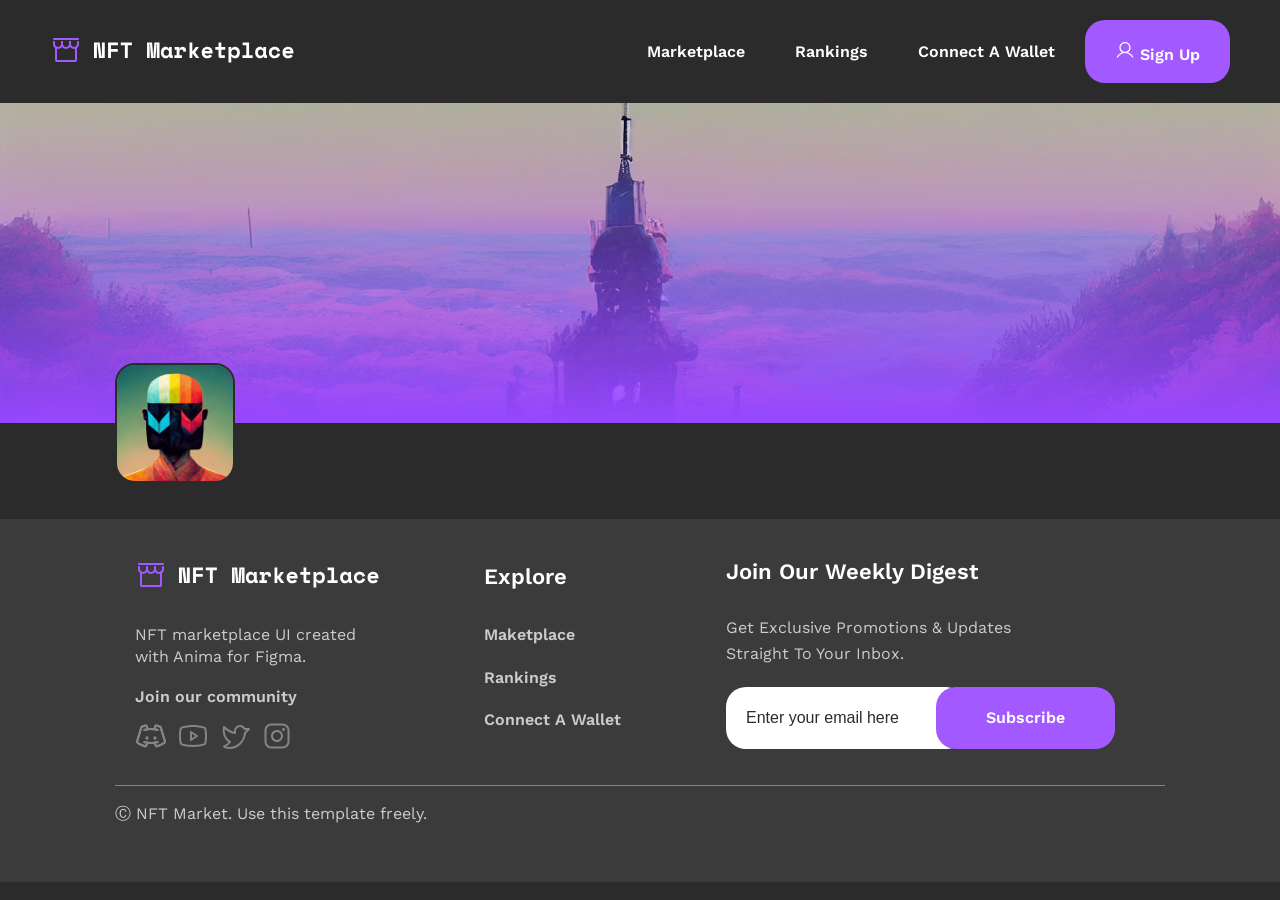
==== artist-page.html @ c9bfe08c "feat (artist-page): create artist-page, first section with its background image plus background over" ====
<!DOCTYPE html>
<html lang="en">
<head>
    <meta charset="UTF-8">
    <meta name="viewport" content="width=device-width, initial-scale=1.0">
    <link rel="stylesheet" href="./assets/css/reset.css">
    <link rel="stylesheet" href="./assets/css/style.css">
    <link rel="stylesheet" href="./assets/css/keyframes.css">
    <title>Artist_page</title>
</head>
<body>
    <header class="d-flex justify-between align-center">

        <a href="index.html" class="logo">
            <svg xmlns="http://www.w3.org/2000/svg" width="244" height="32" viewBox="0 0 244 32" fill="none">
                <path fill-rule="evenodd" clip-rule="evenodd"
                    d="M6 12.4502C6.55228 12.4502 7 12.8979 7 13.4502V26.0002H25V13.4502C25 12.8979 25.4477 12.4502 26 12.4502C26.5523 12.4502 27 12.8979 27 13.4502V26.0002C27 26.5306 26.7893 27.0393 26.4142 27.4144C26.0391 27.7895 25.5304 28.0002 25 28.0002H7C6.46957 28.0002 5.96086 27.7895 5.58579 27.4144C5.21071 27.0393 5 26.5306 5 26.0002V13.4502C5 12.8979 5.44772 12.4502 6 12.4502Z"
                    fill="#A259FF" />
                <path fill-rule="evenodd" clip-rule="evenodd"
                    d="M3 5C3 4.44772 3.44772 4 4 4H28C28.5523 4 29 4.44772 29 5C29 5.55228 28.5523 6 28 6H4C3.44772 6 3 5.55228 3 5Z"
                    fill="#A259FF" />
                <path fill-rule="evenodd" clip-rule="evenodd"
                    d="M4 7C4.55228 7 5 7.44772 5 8V10C5 10.7956 5.31607 11.5587 5.87868 12.1213C6.44129 12.6839 7.20435 13 8 13C8.79565 13 9.55871 12.6839 10.1213 12.1213C10.6839 11.5587 11 10.7956 11 10V8C11 7.44772 11.4477 7 12 7C12.5523 7 13 7.44772 13 8V10C13 11.3261 12.4732 12.5979 11.5355 13.5355C10.5979 14.4732 9.32608 15 8 15C6.67392 15 5.40215 14.4732 4.46447 13.5355C3.52678 12.5979 3 11.3261 3 10V8C3 7.44772 3.44772 7 4 7Z"
                    fill="#A259FF" />
                <path fill-rule="evenodd" clip-rule="evenodd"
                    d="M12 7C12.5523 7 13 7.44772 13 8V10C13 10.7956 13.3161 11.5587 13.8787 12.1213C14.4413 12.6839 15.2044 13 16 13C16.7956 13 17.5587 12.6839 18.1213 12.1213C18.6839 11.5587 19 10.7956 19 10V8C19 7.44772 19.4477 7 20 7C20.5523 7 21 7.44772 21 8V10C21 11.3261 20.4732 12.5979 19.5355 13.5355C18.5979 14.4732 17.3261 15 16 15C14.6739 15 13.4021 14.4732 12.4645 13.5355C11.5268 12.5979 11 11.3261 11 10V8C11 7.44772 11.4477 7 12 7Z"
                    fill="#A259FF" />
                <path fill-rule="evenodd" clip-rule="evenodd"
                    d="M20 7C20.5523 7 21 7.44772 21 8V10C21 10.7956 21.3161 11.5587 21.8787 12.1213C22.4413 12.6839 23.2044 13 24 13C24.7956 13 25.5587 12.6839 26.1213 12.1213C26.6839 11.5587 27 10.7956 27 10V8C27 7.44772 27.4477 7 28 7C28.5523 7 29 7.44772 29 8V10C29 11.3261 28.4732 12.5979 27.5355 13.5355C26.5979 14.4732 25.3261 15 24 15C22.6739 15 21.4021 14.4732 20.4645 13.5355C19.5268 12.5979 19 11.3261 19 10V8C19 7.44772 19.4477 7 20 7Z"
                    fill="#A259FF" />
                <path
                    d="M51.48 22.5476H51.876V8.59961H54.78V23.9996H49.104L47.3 10.0516H46.904V23.9996H44V8.59961H49.676L51.48 22.5476Z"
                    fill="white" />
                <path
                    d="M58.0647 8.59961H67.9207V11.3716H60.9687V14.8916H67.7887V17.6636H60.9687V23.9996H58.0647V8.59961Z"
                    fill="white" />
                <path d="M70.7874 8.59961H81.8754V11.3716H77.7834V23.9996H74.8794V11.3716H70.7874V8.59961Z"
                    fill="white" />
                <path
                    d="M97.0248 8.59961H102.129L103.009 20.1716V22.4156H103.537V20.1716L104.417 8.59961H109.521V23.9996H106.881V13.7036L107.145 10.1836H106.617L105.473 23.9996H101.117L99.9288 10.1836H99.4008L99.6648 13.7036V23.9996H97.0248V8.59961Z"
                    fill="white" />
                <path
                    d="M118.79 22.4156C118.496 23.1049 118.086 23.5963 117.558 23.8896C117.03 24.1683 116.414 24.3076 115.71 24.3076C115.05 24.3076 114.426 24.1829 113.84 23.9336C113.268 23.6843 112.762 23.3176 112.322 22.8336C111.882 22.3496 111.53 21.7629 111.266 21.0736C111.016 20.3843 110.892 19.5996 110.892 18.7196V18.3676C110.892 17.5023 111.016 16.7249 111.266 16.0356C111.515 15.3463 111.852 14.7596 112.278 14.2756C112.703 13.7916 113.194 13.4249 113.752 13.1756C114.324 12.9116 114.932 12.7796 115.578 12.7796C116.355 12.7796 116.978 12.9116 117.448 13.1756C117.932 13.4396 118.313 13.8503 118.592 14.4076H118.988V13.0876H121.76V20.6996C121.76 21.1396 121.958 21.3596 122.354 21.3596H122.772V23.9996H120.88C120.381 23.9996 119.97 23.8529 119.648 23.5596C119.34 23.2663 119.186 22.8849 119.186 22.4156H118.79ZM116.326 21.6676C117.132 21.6676 117.778 21.4036 118.262 20.8756C118.746 20.3329 118.988 19.5996 118.988 18.6756V18.4116C118.988 17.4876 118.746 16.7616 118.262 16.2336C117.778 15.6909 117.132 15.4196 116.326 15.4196C115.519 15.4196 114.874 15.6909 114.39 16.2336C113.906 16.7616 113.664 17.4876 113.664 18.4116V18.6756C113.664 19.5996 113.906 20.3329 114.39 20.8756C114.874 21.4036 115.519 21.6676 116.326 21.6676Z"
                    fill="white" />
                <path
                    d="M124.67 13.0876H129.29V14.6716H129.686C129.892 14.0703 130.236 13.6083 130.72 13.2856C131.219 12.9483 131.813 12.7796 132.502 12.7796C133.588 12.7796 134.46 13.1243 135.12 13.8136C135.78 14.4883 136.11 15.5223 136.11 16.9156V17.3996L133.25 17.6636V17.3556C133.25 16.7543 133.096 16.2776 132.788 15.9256C132.48 15.5589 132.018 15.3756 131.402 15.3756C130.786 15.3756 130.302 15.5883 129.95 16.0136C129.598 16.4389 129.422 17.0476 129.422 17.8396V21.3596H131.93V23.9996H124.406V21.3596H126.65V15.7276H124.67V13.0876Z"
                    fill="white" />
                <path
                    d="M142.321 17.0916H142.849L145.753 13.0876H148.789V13.2196L145.269 18.2136V18.6096L149.141 23.8676V23.9996H145.973L142.849 19.7316H142.321V23.9996H139.549V8.59961H142.321V17.0916Z"
                    fill="white" />
                <path
                    d="M154.582 19.4456C154.596 19.7683 154.67 20.0689 154.802 20.3476C154.948 20.6116 155.139 20.8463 155.374 21.0516C155.623 21.2423 155.902 21.3963 156.21 21.5136C156.532 21.6163 156.87 21.6676 157.222 21.6676C157.911 21.6676 158.439 21.5503 158.806 21.3156C159.172 21.0663 159.436 20.7729 159.598 20.4356L161.974 21.7556C161.842 22.0343 161.658 22.3276 161.424 22.6356C161.189 22.9289 160.881 23.2003 160.5 23.4496C160.133 23.6989 159.678 23.9043 159.136 24.0656C158.608 24.2269 157.984 24.3076 157.266 24.3076C156.444 24.3076 155.696 24.1756 155.022 23.9116C154.347 23.6476 153.76 23.2663 153.262 22.7676C152.778 22.2689 152.396 21.6603 152.118 20.9416C151.854 20.2229 151.722 19.4089 151.722 18.4996V18.3676C151.722 17.5316 151.861 16.7689 152.14 16.0796C152.433 15.3903 152.829 14.8036 153.328 14.3196C153.826 13.8356 154.406 13.4616 155.066 13.1976C155.74 12.9189 156.459 12.7796 157.222 12.7796C158.16 12.7796 158.967 12.9483 159.642 13.2856C160.316 13.6083 160.874 14.0263 161.314 14.5396C161.754 15.0383 162.076 15.5956 162.282 16.2116C162.487 16.8129 162.59 17.3996 162.59 17.9716V19.4456H154.582ZM157.2 15.2876C156.496 15.2876 155.924 15.4709 155.484 15.8376C155.044 16.1896 154.758 16.6003 154.626 17.0696H159.774C159.686 16.5563 159.407 16.1309 158.938 15.7936C158.483 15.4563 157.904 15.2876 157.2 15.2876Z"
                    fill="white" />
                <path
                    d="M165.302 13.0876H168.536V8.59961H171.308V13.0876H175.246V15.7276H171.308V20.6996C171.308 21.1396 171.506 21.3596 171.902 21.3596H174.85V23.9996H170.23C169.732 23.9996 169.321 23.8383 168.998 23.5156C168.69 23.1929 168.536 22.7823 168.536 22.2836V15.7276H165.302V13.0876Z"
                    fill="white" />
                <path
                    d="M181.281 28.3996H178.509V13.0876H181.281V14.6716H181.677C181.97 14.0703 182.396 13.6083 182.953 13.2856C183.51 12.9483 184.222 12.7796 185.087 12.7796C185.732 12.7796 186.341 12.9043 186.913 13.1536C187.5 13.4029 188.006 13.7696 188.431 14.2536C188.871 14.7229 189.216 15.3023 189.465 15.9916C189.729 16.6809 189.861 17.4656 189.861 18.3456V18.7416C189.861 19.6363 189.736 20.4283 189.487 21.1176C189.238 21.8069 188.9 22.3936 188.475 22.8776C188.05 23.3469 187.544 23.7063 186.957 23.9556C186.385 24.1903 185.762 24.3076 185.087 24.3076C184.588 24.3076 184.156 24.2563 183.789 24.1536C183.422 24.0509 183.1 23.9116 182.821 23.7356C182.557 23.5596 182.33 23.3616 182.139 23.1416C181.963 22.9069 181.809 22.6649 181.677 22.4156H181.281V28.3996ZM184.185 21.6676C185.05 21.6676 185.747 21.4036 186.275 20.8756C186.818 20.3329 187.089 19.5996 187.089 18.6756V18.4116C187.089 17.4876 186.818 16.7616 186.275 16.2336C185.747 15.6909 185.05 15.4196 184.185 15.4196C183.32 15.4196 182.616 15.6983 182.073 16.2556C181.545 16.7983 181.281 17.5169 181.281 18.4116V18.6756C181.281 19.5703 181.545 20.2963 182.073 20.8536C182.616 21.3963 183.32 21.6676 184.185 21.6676Z"
                    fill="white" />
                <path
                    d="M192.486 21.3596H196.314V11.2396H192.618V8.59961H199.086V21.3596H202.65V23.9996H192.486V21.3596Z"
                    fill="white" />
                <path
                    d="M213.084 22.4156C212.791 23.1049 212.38 23.5963 211.852 23.8896C211.324 24.1683 210.708 24.3076 210.004 24.3076C209.344 24.3076 208.721 24.1829 208.134 23.9336C207.562 23.6843 207.056 23.3176 206.616 22.8336C206.176 22.3496 205.824 21.7629 205.56 21.0736C205.311 20.3843 205.186 19.5996 205.186 18.7196V18.3676C205.186 17.5023 205.311 16.7249 205.56 16.0356C205.81 15.3463 206.147 14.7596 206.572 14.2756C206.998 13.7916 207.489 13.4249 208.046 13.1756C208.618 12.9116 209.227 12.7796 209.872 12.7796C210.65 12.7796 211.273 12.9116 211.742 13.1756C212.226 13.4396 212.608 13.8503 212.886 14.4076H213.282V13.0876H216.054V20.6996C216.054 21.1396 216.252 21.3596 216.648 21.3596H217.066V23.9996H215.174C214.676 23.9996 214.265 23.8529 213.942 23.5596C213.634 23.2663 213.48 22.8849 213.48 22.4156H213.084ZM210.62 21.6676C211.427 21.6676 212.072 21.4036 212.556 20.8756C213.04 20.3329 213.282 19.5996 213.282 18.6756V18.4116C213.282 17.4876 213.04 16.7616 212.556 16.2336C212.072 15.6909 211.427 15.4196 210.62 15.4196C209.814 15.4196 209.168 15.6909 208.684 16.2336C208.2 16.7616 207.958 17.4876 207.958 18.4116V18.6756C207.958 19.5996 208.2 20.3329 208.684 20.8756C209.168 21.4036 209.814 21.6676 210.62 21.6676Z"
                    fill="white" />
                <path
                    d="M230.141 19.9956C229.892 21.2863 229.298 22.3276 228.359 23.1196C227.435 23.9116 226.196 24.3076 224.641 24.3076C223.834 24.3076 223.079 24.1829 222.375 23.9336C221.686 23.6843 221.084 23.3249 220.571 22.8556C220.058 22.3863 219.654 21.8069 219.361 21.1176C219.068 20.4283 218.921 19.6436 218.921 18.7636V18.4996C218.921 17.6196 219.068 16.8276 219.361 16.1236C219.654 15.4196 220.058 14.8183 220.571 14.3196C221.099 13.8209 221.708 13.4396 222.397 13.1756C223.101 12.9116 223.849 12.7796 224.641 12.7796C226.166 12.7796 227.398 13.1756 228.337 13.9676C229.29 14.7596 229.892 15.8009 230.141 17.0916L227.413 17.7956C227.325 17.1503 227.046 16.5929 226.577 16.1236C226.108 15.6543 225.448 15.4196 224.597 15.4196C224.201 15.4196 223.827 15.4929 223.475 15.6396C223.123 15.7863 222.815 15.9989 222.551 16.2776C222.287 16.5416 222.074 16.8716 221.913 17.2676C221.766 17.6489 221.693 18.0816 221.693 18.5656V18.6976C221.693 19.1816 221.766 19.6143 221.913 19.9956C222.074 20.3623 222.287 20.6703 222.551 20.9196C222.815 21.1689 223.123 21.3596 223.475 21.4916C223.827 21.6089 224.201 21.6676 224.597 21.6676C225.448 21.6676 226.093 21.4549 226.533 21.0296C226.988 20.6043 227.281 20.0323 227.413 19.3136L230.141 19.9956Z"
                    fill="white" />
                <path
                    d="M235.406 19.4456C235.421 19.7683 235.494 20.0689 235.626 20.3476C235.773 20.6116 235.963 20.8463 236.198 21.0516C236.447 21.2423 236.726 21.3963 237.034 21.5136C237.357 21.6163 237.694 21.6676 238.046 21.6676C238.735 21.6676 239.263 21.5503 239.63 21.3156C239.997 21.0663 240.261 20.7729 240.422 20.4356L242.798 21.7556C242.666 22.0343 242.483 22.3276 242.248 22.6356C242.013 22.9289 241.705 23.2003 241.324 23.4496C240.957 23.6989 240.503 23.9043 239.96 24.0656C239.432 24.2269 238.809 24.3076 238.09 24.3076C237.269 24.3076 236.521 24.1756 235.846 23.9116C235.171 23.6476 234.585 23.2663 234.086 22.7676C233.602 22.2689 233.221 21.6603 232.942 20.9416C232.678 20.2229 232.546 19.4089 232.546 18.4996V18.3676C232.546 17.5316 232.685 16.7689 232.964 16.0796C233.257 15.3903 233.653 14.8036 234.152 14.3196C234.651 13.8356 235.23 13.4616 235.89 13.1976C236.565 12.9189 237.283 12.7796 238.046 12.7796C238.985 12.7796 239.791 12.9483 240.466 13.2856C241.141 13.6083 241.698 14.0263 242.138 14.5396C242.578 15.0383 242.901 15.5956 243.106 16.2116C243.311 16.8129 243.414 17.3996 243.414 17.9716V19.4456H235.406ZM238.024 15.2876C237.32 15.2876 236.748 15.4709 236.308 15.8376C235.868 16.1896 235.582 16.6003 235.45 17.0696H240.598C240.51 16.5563 240.231 16.1309 239.762 15.7936C239.307 15.4563 238.728 15.2876 238.024 15.2876Z"
                    fill="white" />
            </svg>
        </a>
        <nav class="main-navigation">
            <ul class="d-flex align-center">
                <li>
                    <a href="">marketplace</a>
                </li>
                <li>
                    <a href="">rankings</a>
                </li>
                <li>
                    <a href="">connect a wallet</a>
                </li>
                <li>
                    <a class="btn nav d-flex align-center bg-cta" href="sign-up.html">
                        <img src="assets/images/icons/user.svg" alt="user icon">
                        sign up
                    </a>
                </li>
            </ul>
            <div class="burger">
                <svg xmlns="http://www.w3.org/2000/svg" width="24" height="24" viewBox="0 0 24 24" fill="none">
                    <path
                        d="M3 12C3 11.5858 3.33579 11.25 3.75 11.25H20.25C20.6642 11.25 21 11.5858 21 12C21 12.4142 20.6642 12.75 20.25 12.75H3.75C3.33579 12.75 3 12.4142 3 12Z"
                        fill-rule="evenodd" clip-rule="evenodd" fill="white" />
                    <path
                        d="M3 6C3 5.58579 3.33579 5.25 3.75 5.25H15C15.4142 5.25 15.75 5.58579 15.75 6C15.75 6.41421 15.4142 6.75 15 6.75H3.75C3.33579 6.75 3 6.41421 3 6Z"
                        fill-rule="evenodd" clip-rule="evenodd" fill="white" />
                    <path
                        d="M3 18C3 17.5858 3.33579 17.25 3.75 17.25H15C15.4142 17.25 15.75 17.5858 15.75 18C15.75 18.4142 15.4142 18.75 15 18.75H3.75C3.33579 18.75 3 18.4142 3 18Z"
                        fill-rule="evenodd" clip-rule="evenodd" fill="white" />
                </svg>
            </div>
        </nav>
    </header>

    <main>
        <section class="artist-info">
            <div class="background-overlay">
            <img src="assets/images/castle.png" alt="castle">
        </div>
        <div class="content">
            <div class="container">
                    <div class="avatar">
                <img src="assets/images/avatar.png" alt="avatar">
            </div>  
            <h1>User Name</h1>  
            </div>

        </div>
        </section>
    </main>

        <footer>
        <div class="container">
            <div class="wrapper d-flex justify-between">
                <div>
                    <a href="index.html" class="logo d-block">
                        <svg xmlns="http://www.w3.org/2000/svg" width="244" height="32" viewBox="0 0 244 32"
                            fill="none">
                            <path fill-rule="evenodd" clip-rule="evenodd"
                                d="M6 12.4502C6.55228 12.4502 7 12.8979 7 13.4502V26.0002H25V13.4502C25 12.8979 25.4477 12.4502 26 12.4502C26.5523 12.4502 27 12.8979 27 13.4502V26.0002C27 26.5306 26.7893 27.0393 26.4142 27.4144C26.0391 27.7895 25.5304 28.0002 25 28.0002H7C6.46957 28.0002 5.96086 27.7895 5.58579 27.4144C5.21071 27.0393 5 26.5306 5 26.0002V13.4502C5 12.8979 5.44772 12.4502 6 12.4502Z"
                                fill="#A259FF" />
                            <path fill-rule="evenodd" clip-rule="evenodd"
                                d="M3 5C3 4.44772 3.44772 4 4 4H28C28.5523 4 29 4.44772 29 5C29 5.55228 28.5523 6 28 6H4C3.44772 6 3 5.55228 3 5Z"
                                fill="#A259FF" />
                            <path fill-rule="evenodd" clip-rule="evenodd"
                                d="M4 7C4.55228 7 5 7.44772 5 8V10C5 10.7956 5.31607 11.5587 5.87868 12.1213C6.44129 12.6839 7.20435 13 8 13C8.79565 13 9.55871 12.6839 10.1213 12.1213C10.6839 11.5587 11 10.7956 11 10V8C11 7.44772 11.4477 7 12 7C12.5523 7 13 7.44772 13 8V10C13 11.3261 12.4732 12.5979 11.5355 13.5355C10.5979 14.4732 9.32608 15 8 15C6.67392 15 5.40215 14.4732 4.46447 13.5355C3.52678 12.5979 3 11.3261 3 10V8C3 7.44772 3.44772 7 4 7Z"
                                fill="#A259FF" />
                            <path fill-rule="evenodd" clip-rule="evenodd"
                                d="M12 7C12.5523 7 13 7.44772 13 8V10C13 10.7956 13.3161 11.5587 13.8787 12.1213C14.4413 12.6839 15.2044 13 16 13C16.7956 13 17.5587 12.6839 18.1213 12.1213C18.6839 11.5587 19 10.7956 19 10V8C19 7.44772 19.4477 7 20 7C20.5523 7 21 7.44772 21 8V10C21 11.3261 20.4732 12.5979 19.5355 13.5355C18.5979 14.4732 17.3261 15 16 15C14.6739 15 13.4021 14.4732 12.4645 13.5355C11.5268 12.5979 11 11.3261 11 10V8C11 7.44772 11.4477 7 12 7Z"
                                fill="#A259FF" />
                            <path fill-rule="evenodd" clip-rule="evenodd"
                                d="M20 7C20.5523 7 21 7.44772 21 8V10C21 10.7956 21.3161 11.5587 21.8787 12.1213C22.4413 12.6839 23.2044 13 24 13C24.7956 13 25.5587 12.6839 26.1213 12.1213C26.6839 11.5587 27 10.7956 27 10V8C27 7.44772 27.4477 7 28 7C28.5523 7 29 7.44772 29 8V10C29 11.3261 28.4732 12.5979 27.5355 13.5355C26.5979 14.4732 25.3261 15 24 15C22.6739 15 21.4021 14.4732 20.4645 13.5355C19.5268 12.5979 19 11.3261 19 10V8C19 7.44772 19.4477 7 20 7Z"
                                fill="#A259FF" />
                            <path
                                d="M51.48 22.5476H51.876V8.59961H54.78V23.9996H49.104L47.3 10.0516H46.904V23.9996H44V8.59961H49.676L51.48 22.5476Z"
                                fill="white" />
                            <path
                                d="M58.0647 8.59961H67.9207V11.3716H60.9687V14.8916H67.7887V17.6636H60.9687V23.9996H58.0647V8.59961Z"
                                fill="white" />
                            <path d="M70.7874 8.59961H81.8754V11.3716H77.7834V23.9996H74.8794V11.3716H70.7874V8.59961Z"
                                fill="white" />
                            <path
                                d="M97.0248 8.59961H102.129L103.009 20.1716V22.4156H103.537V20.1716L104.417 8.59961H109.521V23.9996H106.881V13.7036L107.145 10.1836H106.617L105.473 23.9996H101.117L99.9288 10.1836H99.4008L99.6648 13.7036V23.9996H97.0248V8.59961Z"
                                fill="white" />
                            <path
                                d="M118.79 22.4156C118.496 23.1049 118.086 23.5963 117.558 23.8896C117.03 24.1683 116.414 24.3076 115.71 24.3076C115.05 24.3076 114.426 24.1829 113.84 23.9336C113.268 23.6843 112.762 23.3176 112.322 22.8336C111.882 22.3496 111.53 21.7629 111.266 21.0736C111.016 20.3843 110.892 19.5996 110.892 18.7196V18.3676C110.892 17.5023 111.016 16.7249 111.266 16.0356C111.515 15.3463 111.852 14.7596 112.278 14.2756C112.703 13.7916 113.194 13.4249 113.752 13.1756C114.324 12.9116 114.932 12.7796 115.578 12.7796C116.355 12.7796 116.978 12.9116 117.448 13.1756C117.932 13.4396 118.313 13.8503 118.592 14.4076H118.988V13.0876H121.76V20.6996C121.76 21.1396 121.958 21.3596 122.354 21.3596H122.772V23.9996H120.88C120.381 23.9996 119.97 23.8529 119.648 23.5596C119.34 23.2663 119.186 22.8849 119.186 22.4156H118.79ZM116.326 21.6676C117.132 21.6676 117.778 21.4036 118.262 20.8756C118.746 20.3329 118.988 19.5996 118.988 18.6756V18.4116C118.988 17.4876 118.746 16.7616 118.262 16.2336C117.778 15.6909 117.132 15.4196 116.326 15.4196C115.519 15.4196 114.874 15.6909 114.39 16.2336C113.906 16.7616 113.664 17.4876 113.664 18.4116V18.6756C113.664 19.5996 113.906 20.3329 114.39 20.8756C114.874 21.4036 115.519 21.6676 116.326 21.6676Z"
                                fill="white" />
                            <path
                                d="M124.67 13.0876H129.29V14.6716H129.686C129.892 14.0703 130.236 13.6083 130.72 13.2856C131.219 12.9483 131.813 12.7796 132.502 12.7796C133.588 12.7796 134.46 13.1243 135.12 13.8136C135.78 14.4883 136.11 15.5223 136.11 16.9156V17.3996L133.25 17.6636V17.3556C133.25 16.7543 133.096 16.2776 132.788 15.9256C132.48 15.5589 132.018 15.3756 131.402 15.3756C130.786 15.3756 130.302 15.5883 129.95 16.0136C129.598 16.4389 129.422 17.0476 129.422 17.8396V21.3596H131.93V23.9996H124.406V21.3596H126.65V15.7276H124.67V13.0876Z"
                                fill="white" />
                            <path
                                d="M142.321 17.0916H142.849L145.753 13.0876H148.789V13.2196L145.269 18.2136V18.6096L149.141 23.8676V23.9996H145.973L142.849 19.7316H142.321V23.9996H139.549V8.59961H142.321V17.0916Z"
                                fill="white" />
                            <path
                                d="M154.582 19.4456C154.596 19.7683 154.67 20.0689 154.802 20.3476C154.948 20.6116 155.139 20.8463 155.374 21.0516C155.623 21.2423 155.902 21.3963 156.21 21.5136C156.532 21.6163 156.87 21.6676 157.222 21.6676C157.911 21.6676 158.439 21.5503 158.806 21.3156C159.172 21.0663 159.436 20.7729 159.598 20.4356L161.974 21.7556C161.842 22.0343 161.658 22.3276 161.424 22.6356C161.189 22.9289 160.881 23.2003 160.5 23.4496C160.133 23.6989 159.678 23.9043 159.136 24.0656C158.608 24.2269 157.984 24.3076 157.266 24.3076C156.444 24.3076 155.696 24.1756 155.022 23.9116C154.347 23.6476 153.76 23.2663 153.262 22.7676C152.778 22.2689 152.396 21.6603 152.118 20.9416C151.854 20.2229 151.722 19.4089 151.722 18.4996V18.3676C151.722 17.5316 151.861 16.7689 152.14 16.0796C152.433 15.3903 152.829 14.8036 153.328 14.3196C153.826 13.8356 154.406 13.4616 155.066 13.1976C155.74 12.9189 156.459 12.7796 157.222 12.7796C158.16 12.7796 158.967 12.9483 159.642 13.2856C160.316 13.6083 160.874 14.0263 161.314 14.5396C161.754 15.0383 162.076 15.5956 162.282 16.2116C162.487 16.8129 162.59 17.3996 162.59 17.9716V19.4456H154.582ZM157.2 15.2876C156.496 15.2876 155.924 15.4709 155.484 15.8376C155.044 16.1896 154.758 16.6003 154.626 17.0696H159.774C159.686 16.5563 159.407 16.1309 158.938 15.7936C158.483 15.4563 157.904 15.2876 157.2 15.2876Z"
                                fill="white" />
                            <path
                                d="M165.302 13.0876H168.536V8.59961H171.308V13.0876H175.246V15.7276H171.308V20.6996C171.308 21.1396 171.506 21.3596 171.902 21.3596H174.85V23.9996H170.23C169.732 23.9996 169.321 23.8383 168.998 23.5156C168.69 23.1929 168.536 22.7823 168.536 22.2836V15.7276H165.302V13.0876Z"
                                fill="white" />
                            <path
                                d="M181.281 28.3996H178.509V13.0876H181.281V14.6716H181.677C181.97 14.0703 182.396 13.6083 182.953 13.2856C183.51 12.9483 184.222 12.7796 185.087 12.7796C185.732 12.7796 186.341 12.9043 186.913 13.1536C187.5 13.4029 188.006 13.7696 188.431 14.2536C188.871 14.7229 189.216 15.3023 189.465 15.9916C189.729 16.6809 189.861 17.4656 189.861 18.3456V18.7416C189.861 19.6363 189.736 20.4283 189.487 21.1176C189.238 21.8069 188.9 22.3936 188.475 22.8776C188.05 23.3469 187.544 23.7063 186.957 23.9556C186.385 24.1903 185.762 24.3076 185.087 24.3076C184.588 24.3076 184.156 24.2563 183.789 24.1536C183.422 24.0509 183.1 23.9116 182.821 23.7356C182.557 23.5596 182.33 23.3616 182.139 23.1416C181.963 22.9069 181.809 22.6649 181.677 22.4156H181.281V28.3996ZM184.185 21.6676C185.05 21.6676 185.747 21.4036 186.275 20.8756C186.818 20.3329 187.089 19.5996 187.089 18.6756V18.4116C187.089 17.4876 186.818 16.7616 186.275 16.2336C185.747 15.6909 185.05 15.4196 184.185 15.4196C183.32 15.4196 182.616 15.6983 182.073 16.2556C181.545 16.7983 181.281 17.5169 181.281 18.4116V18.6756C181.281 19.5703 181.545 20.2963 182.073 20.8536C182.616 21.3963 183.32 21.6676 184.185 21.6676Z"
                                fill="white" />
                            <path
                                d="M192.486 21.3596H196.314V11.2396H192.618V8.59961H199.086V21.3596H202.65V23.9996H192.486V21.3596Z"
                                fill="white" />
                            <path
                                d="M213.084 22.4156C212.791 23.1049 212.38 23.5963 211.852 23.8896C211.324 24.1683 210.708 24.3076 210.004 24.3076C209.344 24.3076 208.721 24.1829 208.134 23.9336C207.562 23.6843 207.056 23.3176 206.616 22.8336C206.176 22.3496 205.824 21.7629 205.56 21.0736C205.311 20.3843 205.186 19.5996 205.186 18.7196V18.3676C205.186 17.5023 205.311 16.7249 205.56 16.0356C205.81 15.3463 206.147 14.7596 206.572 14.2756C206.998 13.7916 207.489 13.4249 208.046 13.1756C208.618 12.9116 209.227 12.7796 209.872 12.7796C210.65 12.7796 211.273 12.9116 211.742 13.1756C212.226 13.4396 212.608 13.8503 212.886 14.4076H213.282V13.0876H216.054V20.6996C216.054 21.1396 216.252 21.3596 216.648 21.3596H217.066V23.9996H215.174C214.676 23.9996 214.265 23.8529 213.942 23.5596C213.634 23.2663 213.48 22.8849 213.48 22.4156H213.084ZM210.62 21.6676C211.427 21.6676 212.072 21.4036 212.556 20.8756C213.04 20.3329 213.282 19.5996 213.282 18.6756V18.4116C213.282 17.4876 213.04 16.7616 212.556 16.2336C212.072 15.6909 211.427 15.4196 210.62 15.4196C209.814 15.4196 209.168 15.6909 208.684 16.2336C208.2 16.7616 207.958 17.4876 207.958 18.4116V18.6756C207.958 19.5996 208.2 20.3329 208.684 20.8756C209.168 21.4036 209.814 21.6676 210.62 21.6676Z"
                                fill="white" />
                            <path
                                d="M230.141 19.9956C229.892 21.2863 229.298 22.3276 228.359 23.1196C227.435 23.9116 226.196 24.3076 224.641 24.3076C223.834 24.3076 223.079 24.1829 222.375 23.9336C221.686 23.6843 221.084 23.3249 220.571 22.8556C220.058 22.3863 219.654 21.8069 219.361 21.1176C219.068 20.4283 218.921 19.6436 218.921 18.7636V18.4996C218.921 17.6196 219.068 16.8276 219.361 16.1236C219.654 15.4196 220.058 14.8183 220.571 14.3196C221.099 13.8209 221.708 13.4396 222.397 13.1756C223.101 12.9116 223.849 12.7796 224.641 12.7796C226.166 12.7796 227.398 13.1756 228.337 13.9676C229.29 14.7596 229.892 15.8009 230.141 17.0916L227.413 17.7956C227.325 17.1503 227.046 16.5929 226.577 16.1236C226.108 15.6543 225.448 15.4196 224.597 15.4196C224.201 15.4196 223.827 15.4929 223.475 15.6396C223.123 15.7863 222.815 15.9989 222.551 16.2776C222.287 16.5416 222.074 16.8716 221.913 17.2676C221.766 17.6489 221.693 18.0816 221.693 18.5656V18.6976C221.693 19.1816 221.766 19.6143 221.913 19.9956C222.074 20.3623 222.287 20.6703 222.551 20.9196C222.815 21.1689 223.123 21.3596 223.475 21.4916C223.827 21.6089 224.201 21.6676 224.597 21.6676C225.448 21.6676 226.093 21.4549 226.533 21.0296C226.988 20.6043 227.281 20.0323 227.413 19.3136L230.141 19.9956Z"
                                fill="white" />
                            <path
                                d="M235.406 19.4456C235.421 19.7683 235.494 20.0689 235.626 20.3476C235.773 20.6116 235.963 20.8463 236.198 21.0516C236.447 21.2423 236.726 21.3963 237.034 21.5136C237.357 21.6163 237.694 21.6676 238.046 21.6676C238.735 21.6676 239.263 21.5503 239.63 21.3156C239.997 21.0663 240.261 20.7729 240.422 20.4356L242.798 21.7556C242.666 22.0343 242.483 22.3276 242.248 22.6356C242.013 22.9289 241.705 23.2003 241.324 23.4496C240.957 23.6989 240.503 23.9043 239.96 24.0656C239.432 24.2269 238.809 24.3076 238.09 24.3076C237.269 24.3076 236.521 24.1756 235.846 23.9116C235.171 23.6476 234.585 23.2663 234.086 22.7676C233.602 22.2689 233.221 21.6603 232.942 20.9416C232.678 20.2229 232.546 19.4089 232.546 18.4996V18.3676C232.546 17.5316 232.685 16.7689 232.964 16.0796C233.257 15.3903 233.653 14.8036 234.152 14.3196C234.651 13.8356 235.23 13.4616 235.89 13.1976C236.565 12.9189 237.283 12.7796 238.046 12.7796C238.985 12.7796 239.791 12.9483 240.466 13.2856C241.141 13.6083 241.698 14.0263 242.138 14.5396C242.578 15.0383 242.901 15.5956 243.106 16.2116C243.311 16.8129 243.414 17.3996 243.414 17.9716V19.4456H235.406ZM238.024 15.2876C237.32 15.2876 236.748 15.4709 236.308 15.8376C235.868 16.1896 235.582 16.6003 235.45 17.0696H240.598C240.51 16.5563 240.231 16.1309 239.762 15.7936C239.307 15.4563 238.728 15.2876 238.024 15.2876Z"
                                fill="white" />
                        </svg>

                    </a>
                    <p class="lh-140">NFT marketplace UI created with Anima for Figma.</p>
                    <h5>Join our community</h5>
                    <div class="socials-wrapper d-flex align-center">

                        <a href="#"><img src="assets/images/icons/discord.svg" alt="discord icon"></a>
                        <a href="#"><img src="assets/images/icons/youtube.svg" alt="youtube icon"></a>
                        <a href="#"><img src="assets/images/icons/twitter.svg" alt="twitter icon"></a>
                        <a href="#"><img src="assets/images/icons/instagram.svg" alt="instagram icon"></a>
                    </div>

                </div>
                <div>
                    <h2 class="capitalize lh-160 bold-600">explore</h2>
                    <ul>
                        <li><a class="lh-140 capitalize" href="">maketplace</a></li>
                        <li><a class="lh-140 capitalize" href="">rankings</a></li>
                        <li><a class="lh-140 capitalize" href="">connect a wallet</a></li>
                    </ul>

                </div>
                <div class="content">
                    <h2 class="bold-600 lh-120 capitalize">Join our weekly digest</h2>
                    <p class="lh-160 capitalize">Get exclusive promotions & updates straight to your inbox.</p>
                    <form class="d-flex align-center">
                        <input class="lh-140" type="email" placeholder="Enter your email here">
                        <a href="" class="btn secondary bg-cta i-flex align-center capitalize lh-140 bold-600">
                            Subscribe
                        </a>
                    </form>
                </div>
            </div>
            <div class="separator">
                <p>Ⓒ NFT Market. Use this template freely.</p>
            </div>
        </div>
    </footer>
</body>
</html>
---- assets/css/style.css ----
@font-face {
  font-family: "worksans";
  src: url(../fonts/WorkSans-SemiBold.ttf);
}

@font-face {
  font-family: "worksans-regular";
  src: url(../fonts/WorkSans-Regular.ttf);
}

:root {
  /* typography */
  --heading-1: 67px;
  --heading-2: 51px;
  --heading-3: 38px;
  --heading-4: 28px;
  --heading-5: 22px;
  --base: 16px;
  --caption: 12px;
  --cta: #a259ff;

  /* colors */
  --dark-500: #2b2b2b;
  --dark-300: #3b3b3b;
  --light-500: #858584;
  --light-300: #fff;

  /*  */
  --primary-radius: 20px;
}

body {
  background-color: var(--dark-500);
  font-family: "worksans";

  p {
    font-family: "worksans-regular";
  }
}

/* utility classes START */
.container {
  max-width: 1050px;
  margin: 0 auto;
  width: 90%;

  @media (max-width: 836px) {
    width: 83%;
  }

  @media (max-width: 600px) {
    width: 84%;
  }
}

.bold-700 {
  font-weight: 700;
}

.bold-600 {
  font-weight: 600;
}

.capitalize {
  text-transform: capitalize;
}

.d-block {
  display: block;
}

.d-flex {
  display: flex;
}

.i-flex {
  display: inline-flex;
}

.justify-between {
  justify-content: space-between;
}

.justify-center {
  justify-content: center;
}

.align-center {
  align-items: center;
}

.align-end {
  align-items: flex-end;
}

.d-column {
  flex-direction: column;
}

.wrap {
  flex-wrap: wrap;
}

.gap-30 {
  gap: 30px;
}

.lh-160 {
  line-height: 160%;
}

.lh-140 {
  line-height: 140%;
}

.lh-120 {
  line-height: 120%;
}

.lh-110 {
  line-height: 110%;
}

.bg-cta {
  background-color: var(--cta);
}

.bg-light-300 {
  background-color: var(--light-300);
}

.bg-transparent {
  background-color: transparent;
}

.border-cta {
  border: 2px solid var(--cta);
}

/* utility classes END */

header {
  padding: 20px 50px;
  color: var(--light-300);

  a.logo {
    svg path {
      transition-duration: 0.3s;
    }

    &:hover {
      svg {
        path {
          &:nth-child(-n + 5) {
            fill: var(--light-300);
          }

          &:nth-child(n + 6) {
            fill: var(--cta);
          }
        }
      }
    }
  }

  .main-navigation {
    ul {
      gap: 10px;

      li {
        a {
          display: inline-block;
          color: inherit;
          font-size: var(--base);
          padding: 12px 20px;
          text-transform: capitalize;
          transition-duration: 0.3s;
        }

        &:not(:last-child) {
          a {
            &:hover {
              color: var(--cta);
              transform: scale(1.1);
            }
          }
        }
      }
    }

    .burger {
      cursor: pointer;
      display: none;
    }
  }
}

section {
  color: var(--light-300);
  padding-block: 80px;

  header {
    padding: 0;
    color: inherit;
    margin-bottom: 60px;

    div {
      h2 {
        font-size: var(--heading-3);
        margin-bottom: 10px;
      }

      p {
        font-size: var(--heading-5);
      }
    }

    a {
      align-self: flex-end;
    }
  }

  .wrapper {
    h3 {
      font-size: var(--heading-5);
    }
  }
}

.btn {
  border-radius: var(--primary-radius);
  /* background-color: var(--cta); */
  gap: 12px;
  color: inherit;
  font-weight: 600;
  font-size: var(--base);
  transition-duration: 0.3s;

  &.secondary {
    padding: 20px 50px;
  }

  &.nav {
    padding: 20px 30px;
  }

  &.bg-light-300 {
    color: var(--dark-500);
  }

  &:hover {
    transform: scale(1.1);
  }

}

section.hero {
  color: var(--light-300);

  .content {
    max-width: 510px;

    h1 {
      font-weight: 600;
      line-height: 110%;
      font-size: var(--heading-1);
    }

    >p {
      font-size: var(--heading-5);
    }

    a {

      /* border-radius: var(--primary-radius);
            padding: 20px 50px;
            background-color: var(--cta);
            gap: 12px;
            color:inherit;
            font-weight: 600;
            font-size: var(--base); */
      img {}
    }

    ul.statistics-wrapper {
      li {
        p {
          &:first-child {
            font-size: var(--heading-4);
          }

          &:last-child {
            font-size: calc(var(--heading-5) + 2px);
          }
        }
      }
    }

    >h1,
    >p,
    >a {
      margin-bottom: 30px;
    }
  }

  .preview {
    .inner {
      border-bottom-left-radius: var(--primary-radius);
      border-bottom-right-radius: var(--primary-radius);

      padding: 22px 20px;
      background-color: var(--dark-300);

      h3 {
        margin-bottom: 20px;

        font-weight: 600;
        line-height: 140%;
        font-size: var(--heading-5);
      }

      .author-wrapper {
        gap: 12px;
      }
    }
  }
}

section.trending-collections {
  .wrapper {
    article.card {
      width: 330px;

      .preview {
        img {
          width: 100%;
          border-radius: var(--primary-radius);
          filter: grayscale(100%);
          transition: filter 0.4s ease-in-out;
          cursor: pointer;

          &:hover {
            filter: grayscale(0%);
          }
        }

        .thumbnails {
          gap: 15px;
          margin-block: 15px;

          img {
            width: 100px;
            border-radius: var(--primary-radius);
          }

          a {
            padding: 1.9rem 0.9rem;
            background-color: var(--cta);
            color: inherit;
            font-size: var(--heading-5);
            border-radius: var(--primary-radius);
            transition-duration: 0.3s;

            &:hover {
              transform: scale(1.04);
            }
          }
        }
      }

      .footer {

        /* h3{
                    font-size: var(--heading-5);
                } */
        .author-wrapper {
          margin-top: 10px;
          gap: 10px;

          img {
            width: 24px;
            border-radius: 50%;
          }

          h4 {}
        }
      }
    }
  }
}

section.top-creators {
  .wrapper {
    article.author-card {
      position: relative;
      padding: 20px;
      border-radius: var(--primary-radius);
      background-color: var(--dark-300);
      width: 240px;
      cursor: pointer;

      .order {
        width: 30px;
        height: 30px;
        background-color: var(--dark-500);
        color: var(--light-500);
        position: absolute;
        top: 20px;
        left: 20px;
        border-radius: 50%;
      }

      img {
        transition-duration: 0.3s;
        filter: blur(5px);
      }

      h3 {
        margin-block: 20px 5px;
      }

      div {
        font-size: var(--base);

        p {
          color: var(--light-500);

          &:last-child {
            color: var(--light-300);

            span {
              margin-inline: 10px;
            }
          }
        }
      }

      &:hover {
        animation: card-rock 0.2s ease-in-out;

        &>img {
          filter: blur(0);
        }
      }
    }
  }
}

section.categories {
  .wrapper {
    a.category-card {
      width: 240px;

      .preview {
        position: relative;
        height: 240px;

        img {
          transition-duration: 0.3s;

          &.icon {
            position: absolute;
            left: 50%;
            top: 50%;
            transform: translate(-50%, -50%);
            z-index: 2;
          }
        }
      }

      h3 {
        padding: 20px 30px;
        font-size: var(--heading-5);
        color: var(--light-300);
        background-color: var(--dark-300);
        border-radius: 0 0 var(--primary-radius) var(--primary-radius);
      }

      &:hover {
        img {
          &:not(.icon) {
            filter: blur(4px);
          }
        }
      }
    }
  }
}

section.discover {
  .wrapper {
    article.nft-card {
      width: 330px;
      cursor: pointer;

      .preview {
        img {
          display: block;
          width: 100%;
        }
      }

      .footer {
        padding: 20px 30px;
        background-color: var(--dark-300);
        border-radius: 0 0 var(--primary-radius) var(--primary-radius);

        .price-wrapper {
          margin-top: 25px;

          p:first-child {
            font-size: 12px;
            color: var(--light-500);
            line-height: 110%;
            margin-bottom: 8px;
          }
        }
      }

      &:hover {
        animation: card-rock 0.2s ease-in-out;
      }
    }
  }
}

section.auction {
  position: relative;
  background-image: url(../images/magic-mushrooms-cover.png);
  background-repeat: no-repeat;
  background-size: cover;
  height: 640px;
  background-position: center;

  .content-wrapper {
    z-index: 2;

    .author-wrapper {
      gap: 12px;
      padding: 10px 20px;
      border-radius: var(--primary-radius);
      background-color: var(--dark-500);

      img {
        width: 24px;
        border-radius: 50%;
      }
    }

    h2 {
      margin-block: 30px;
      font-size: var(--heading-2);
      color: var(--light-300);
      line-height: 110%;
    }
  }

  .countdown-wrapper {
    z-index: 2;
    background-color: rgba(59, 59, 59, 50%);
    padding: 30px;
    border-radius: var(--primary-radius);

    >p {
      font-size: var(--caption);
      margin-bottom: 10px;
    }

    .timer {
      gap: 10px;

      .hours,
      .minutes,
      .seconds {
        p {
          &:first-child {
            margin-bottom: 5px;
            font-size: var(--heading-3);
          }

          &:last-child {
            font-size: var(--caption);
          }
        }
      }

      .twodots {
        font-size: var(--heading-3);
      }
    }
  }

  &::before {
    content: "";
    display: block;
    background: linear-gradient(#a159ff00, #a259ff);
    position: absolute;
    inset: 0;
    z-index: 1;
  }
}

section.how-it-works {
  .wrapper {
    article {
      width: 330px;
      padding: 30px;
      border-radius: var(--primary-radius);
      background-color: var(--dark-300);
      text-align: center;
      cursor: pointer;

      img {}

      h3 {
        margin-block: 20px 10px;

        font-size: var(--heading-5);
      }

      p {}

      &:hover {
        animation: card-rock 0.2s ease-in-out;
      }
    }
  }
}

section.join-digest {
  background-color: var(--dark-300);
  border-radius: var(--primary-radius);
  padding: 60px;
  gap: 80px;

  >img {}

  .content {
    max-width: 425px;

    h2 {
      font-size: var(--heading-3);
    }

    p {
      font-size: var(--heading-5);
      margin-block: 10px 40px;
    }

    form {
      input {
        padding: 20px;
        border-radius: var(--primary-radius);
        font-size: var(--base);
        /* width: 325px; */
        flex-grow: 1;
        /* */
      }

      a {
        position: relative;
        left: -30px;
      }
    }
  }
}





footer {
  --footer-color: #cccccc;
  background-color: var(--dark-300);
  margin-top: 80px;
  padding-block: 40px;
  font-size: var(--base);
  color: var(--footer-color);

  .logo {
    svg path {
      transition-duration: 0.3s;
    }

    &:hover {
      svg {
        path {
          &:nth-child(-n + 5) {
            fill: var(--light-300);
          }

          &:nth-child(n + 6) {
            fill: var(--cta);
          }
        }
      }
    }

    &+p {
      max-width: 238px;
    }
  }

  .logo,
  h2 {
    margin-bottom: 30px;
  }

  p {
    margin-bottom: 20px;
  }

  h5 {
    margin-bottom: 15px;
  }

  .socials-wrapper {
    gap: 10px;

    a {
      &:hover {
        animation: icon-spin 0.7s ease-in-out;
      }
    }
  }

  h2 {
    font-size: var(--heading-5);
    color: var(--light-300);
  }

  li {
    &:not(:last-child) {
      margin-bottom: 20px;
    }

    a {
      color: currentColor;
    }
  }

  .wrapper {
    padding-inline: 20px;

    .content {
      h2 {
        font-size: var(--heading-5);
      }

      p {
        max-width: 330px;
        font-size: var(--base);
        margin-block: 25px 20px;
      }

      form {
        input {
          padding: 20px;
          border-radius: var(--primary-radius);
          font-size: var(--base);
          flex-grow: 1;
          color: var(--dark-500);

          &::placeholder {
            color: currentColor;
          }
        }

        a {
          position: relative;
          left: -30px;
          color: var(--light-300);
          font-size: var(--base);
        }
      }
    }
  }

  .separator {
    border-top: 1px solid var(--light-500);
    padding-top: 20px;
    margin-top: 30px;
  }
}

/* page: sign-up */
section.sign-up {
  gap: 60px;
  padding-block: 0;

  picture {
    img {
      width: 100%;
    }
  }

  .content {

    padding-top: 100px;

    h1 {
      font-size: var(--heading-2);
    }

    p {
      margin-block: 20px 40px;
      max-width: 460px;
      font-size: var(--heading-5);
    }

    form {
      width: 330px;

      .input-wrapper {
        position: relative;

        &:not(:last-of-type) {
          margin-bottom: 15px;
        }

        &:last-of-type {
          margin-bottom: 30px;
        }

        input {
          width: 100%;
          padding: 12px 20px 12px 50px;
          border-radius: var(--primary-radius);
          border: 1px solid var(--light-500);

          &::placeholder {
            color: var(--dark-500);
          }
        }

        svg {
          position: absolute;
          left: 20px;
          top: 50%;
          transform: translateY(-50%);
        }
      }

      button[type="submit"] {
        width: 100%;
        padding-block: 12px;
        background-color: var(--cta);
        border-radius: var(--primary-radius);
        color: var(--light-300);
        border: none;
      }
    }
  }
}

/* page: artist-page */
section.artist-info{
    --background-height: 320px;
    padding-block: 0;
  .background-overlay{
    height: var(--background-height);
    &::before{
      content: "";  
      position: absolute;
      z-index: 2;
      height: var(--background-height);
      width: 100%;
      background-image: linear-gradient(to bottom, rgba(151, 71, 255, 0), rgba(151, 71, 255, 1));
    }
    
    img{
      height: 100%;
      width: 100%;
      object-fit: cover;
    }
  }

  .content{
    position: relative;
    .avatar{
      position: absolute;
      top: -60px;
      z-index: 3;
      width: 120px;
      img{
        border-radius: var(--primary-radius);
        border: 2px solid rgba(43, 43, 43, 1);
        width: 100%;
      }
    }
  }
  @media(max-width: 935px){
    --background-height: 280px;
  }

    @media(max-width: 480px){
    --background-height: 250px;
  }
}

@media (max-width: 1185px) {
  section {
    header {
      div {
        h2 {
          font-size: var(--heading-4);
        }

        p {
          font-size: var(--base);
        }
      }
    }

    .wrapper {
      justify-content: space-evenly;
      row-gap: 50px;
    }
  }

  section.hero {
    >div {
      justify-content: center;

      .content {
        width: 400px;
      }

      .preview {
        width: 400px;

        >img {
          width: 100%;
        }
      }
    }
  }

  section.join-digest {
    /* align-items: unset; */
    padding-inline: 40px;
    gap: 50px;

    >img {
      width: 370px;
    }

    .content {
      align-self: flex-start;
      max-width: unset;

      h2 {
        max-width: 70%;
        font-size: var(--heading-4);
      }

      p {
        max-width: 70%;
        font-size: var(--base);
      }

      form {
        gap: 1rem;

        align-items: stretch;
        flex-direction: column;

        input {
          padding-block: 12px;
          flex-grow: 1;
        }

        a {
          padding-block: 12px;
          position: static;
          justify-content: center;
        }
      }
    }
  }

  footer {
    .logo {
      &+p {
        max-width: unset;
      }
    }

    .logo,
    h2 {
      margin-bottom: 30px;
    }

    p {
      margin-bottom: 20px;
    }

    h5 {
      margin-bottom: 15px;
    }

    .socials-wrapper {
      gap: 10px;

      a {
        &:hover {
          animation: icon-spin 0.7s ease-in-out;
        }
      }
    }

    h2 {
      font-size: var(--heading-5);
      color: var(--light-300);
    }

    li {
      &:not(:last-child) {
        margin-bottom: 20px;
      }

      a {
        color: currentColor;
      }
    }

    .wrapper {
      flex-direction: column;
      gap: 30px;

      .content {
        h2 {}

        p {
          max-width: unset;
        }

        form {
          max-width: 450px;

          input {}

          a {}
        }
      }
    }

    .separator {
      margin-top: 50px;
    }
  }

  /* page: sign-up */

  section.sign-up {
    picture {
      flex-shrink: 1;
      flex-grow: 0;
      flex-basis: 610px;
    }

    .content {
      flex-shrink: 0;
      flex-basis: 460px;
      padding-top: 80px;

      h1 {
        font-size: var(--heading-3);
      }

      p {
        font-size: var(--base);
        max-width: 330px;
      }
    }
  }
}

@media (max-width: 1025px) {
  header {
    .main-navigation {
      ul {
        display: none;
      }

      .burger {
        display: block;
      }
    }
  }

  section.hero {
    >div {
      .content {
        max-width: 330px;

        h1 {
          font-size: var(--heading-3);
        }

        >p {
          font-size: var(--base);
        }

        ul.statistics-wrapper {
          li {
            p {
              &:first-child {
                font-size: var(--heading-5);
              }

              &:last-child {
                font-size: var(--base);
              }
            }
          }
        }
      }

      .preview {
        max-width: 330px;
        width: 96%;
      }
    }
  }

  section.join-digest {
    >img {}

    .content {
      h2 {}

      p {}
    }
  }
}

@media (max-width: 935px) {
  section {
    header {
      div:has(+ a.btn) {
        p {
          max-width: 350px;
        }
      }
    }

    .wrapper {
      row-gap: 30px;
    }
  }

  section.top-creators {
    .wrapper {
      article.author-card {
        flex-direction: row;
        width: 330px;
        gap: 20px;

        .order {
          z-index: 1;
          top: 12px;
          left: 12px;
        }

        img {
          width: 60px;
        }

        >div {
          flex-grow: 1;

          h3 {
            margin-top: 0;
          }
        }
      }
    }
  }

  section.auction {
    .content-wrapper {
      h2 {
        font-size: var(--heading-3);
      }
    }
  }

  section.how-it-works {
    .wrapper {
      article {
        width: 210px;

        img {
          max-width: 100%;
        }

        h3 {
          font-size: var(--base);
        }

        p {
          font-size: calc(var(--base) - 4px);
        }
      }
    }
  }

  section.join-digest {
    padding: 40px 30px;
    gap: 30px;

    >img {
      max-width: 300px;
    }

    .content {
      h2 {}

      p {}

      form {
        input {}

        a {}
      }
    }
  }

  /* page: sign-up */

  section.sign-up {
    -size: 325px;
    gap: 40px;

    picture {
      flex-shrink: 0;
      flex-basis: 397px;
    }

    .content {
      flex-shrink: 1;
      padding-top: 80px;

      p {
        max-width: var(--size);
      }

      form {
        width: var(--size);
      }
    }
  }
}

@media (max-width: 820px) {

  section.sign-up {
    --size: 315px;
    flex-direction: column;
    align-items: center;
    gap: 30px;

    picture {
      width: 100%;
    }

    .content {
      padding-top: 0;
    }
  }
}

@media (max-width: 777px) {
  section {
    header {
      div:has(+ a.btn) {
        p {
          max-width: 270px;
        }
      }
    }

    .wrapper {}
  }

  section.hero {
    position: relative;

    >div.d-flex {
      justify-content: center;

      .content {
        >p {
          margin-bottom: 460px;
        }
      }

      .preview {
        position: absolute;
        top: 336px;
      }
    }
  }

  section.auction {
    align-items: center;

    .container {
      >div {
        flex-direction: column;
        align-items: flex-start;

        .content-wrapper {
          h2 {
            margin-bottom: 200px;
          }
        }

        .countdown-wrapper {
          margin-top: -235px;
        }
      }
    }
  }

  section.join-digest {
    flex-direction: column;

    .content {
      align-self: center;
      text-align: center;

      h2,
      p {
        max-width: unset;
      }
    }
  }
}

@media (max-width:650px) {
  section {
    position: relative;
    padding-bottom: 185px;
    

    header {
      &:has(a.btn) a.btn {
        width: 315px;
        justify-content: center;
        position: absolute;
        bottom: 80px;
        left: 50%;
        transform: translateX(-50%);
      }


      div:has(+ a.btn) {
        p {
          max-width: unset;
        }
      }
    }

    .wrapper {
      row-gap: 30px;
    }
  }
  section.sign-up {
    picture {
      flex-basis: auto;
    }
  }  
}

@media (max-width: 600px) {
  section.how-it-works {
    .wrapper {
      article {
        display: grid;
        grid-template-columns: 100px 1fr;
        width: 315px;
        column-gap: 20px;
        text-align: start;
        padding: 20px;

        img {
          grid-row: span 2;
          align-self: center;
        }

        h3 {
          margin-top: 0;
        }

        p {
          grid-column: 2 / -1;
        }
      }
    }
  }

  footer {
    .logo {
      &+p {
        max-width: unset;
      }
    }

    .logo,
    h2 {
      margin-bottom: 20px;
    }

    p {
      margin-bottom: 20px;
    }

    h5 {
      margin-bottom: 15px;
    }

    .socials-wrapper {
      gap: 10px;

      a {
        &:hover {
          animation: icon-spin 0.7s ease-in-out;
        }
      }
    }

    h2 {
      font-size: var(--heading-5);
      color: var(--light-300);
    }

    li {
      &:not(:last-child) {
        margin-bottom: 20px;
      }

      a {
        color: currentColor;
      }
    }

    .wrapper {
      flex-direction: column;
      gap: 30px;

      .content {
        h2 {}

        p {
          max-width: unset;
        }

        form {
          flex-direction: column;
          align-items: stretch;
          gap: 1rem;
          max-width: unset;

          input {
            padding-block: 12px;
          }

          a {
            padding-block: 12px;
            position: static;
            justify-content: center;
          }
        }
      }
    }

    .separator {
      margin-top: 50px;
    }
  }
}

@media (max-width: 480px) {
  section {

    padding-inline: 0;
    padding-block: 40px;

    &:has(header a.btn) {
      padding-bottom: 145px;

      header {
        a.btn {
          bottom: 40px;
        }
      }
    }
  }

  header {
    padding-inline: 30px;

    .logo {
      svg {
        width: 182px;
      }
    }
  }

  section.hero {
    >div.d-flex {
      .content {
        >h1 {
          margin-bottom: 20px;
        }

        a.btn {

          justify-content: center;
          width: 100%;
        }
      }

      .preview {
        top: 310px;
      }
    }

    /* & > div.d-flex */
  }

  section.trending-collections {
    .wrapper {
      article.card {
        width: 100%;

        .preview {
          .thumbnails {
            --size: 95px;

            img {
              width: var(--size);
            }

            a {
              display: flex;
              width: var(--size);
              font-size: var(--base);
              justify-content: center;
              align-items: center;
            }
          }
        }
      }
    }
  }

  section.auction {
    .container {
      >div {
        .content-wrapper {
          width: 100%;

          .btn {
            display: flex;
          }
        }
      }
    }
  }

  section.join-digest {
    background-color: transparent;

    .content {
      text-align: start;
    }
  }
    /* Page:Sign-up */
  section.sign-up {

    .content{
      --size:84vw;
      padding-inline: 8vw
    }
  }
}

@media (max-width: 370px) {
  section.hero {
    >div.d-flex {
      & .content {
        >p {
          margin-bottom: 440px;
        }

        ul.statistics-wrapper {
          justify-content: center;
          gap: 24px;

          li {
            p {
              &:first-child {
                font-size: 20px;
              }

              &:last-child {
                font-size: 12px;
              }
            }
          }
        }
      }

      .preview {
        top: 330px;
      }
    }
  }

  section.trending-collections {
    .wrapper {
      article.card {

        .preview {
          .thumbnails {
            --size: 78px;
            justify-content: space-between;


            /* img {
              
            } */
            a {

              font-size: 12px;
            }
          }
        }
      }
    }
  }

  section {
    header {
      &:has(a.btn) a.btn {
        width: 100%;
      }
    }

    .wrapper {
      article.author-card {
        gap: 10px;
        padding: 1rem;

        img {
          width: 40px;
        }
      }
    }
  }

  section.how-it-works {
    .wrapper {
      article {
        grid-template-columns: 1fr;
        text-align: center;

        img {
          max-width: 75%;
          grid-row: unset;
          margin-inline: auto;
        }

        p {
          grid-column: unset;
        }
      }
    }
  }

  section.join-digest {
    picture img {
      width: 100%;
    }
  }
}
---- assets/css/keyframes.css ----
@keyframes card-rock {
    0% {
        transform: rotate(0deg) scale(1);
    }

    25% {
        transform: rotate(4deg) scale(1.1);
    }

    50% {
        transform: rotate(-3deg) scale(0.9);
    }

    75% {
        transform: rotate(1.5deg) scale(0.92);
    }

    100% {
        transform: rotate(0deg) scale(1);
    }
}

@keyframes icon-spin {
    0% {
        transform: rotate(0deg);
    }

    70% {
        transform: rotate(420deg);
    }

    100% {
        transform: rotate(360deg);
    }
}
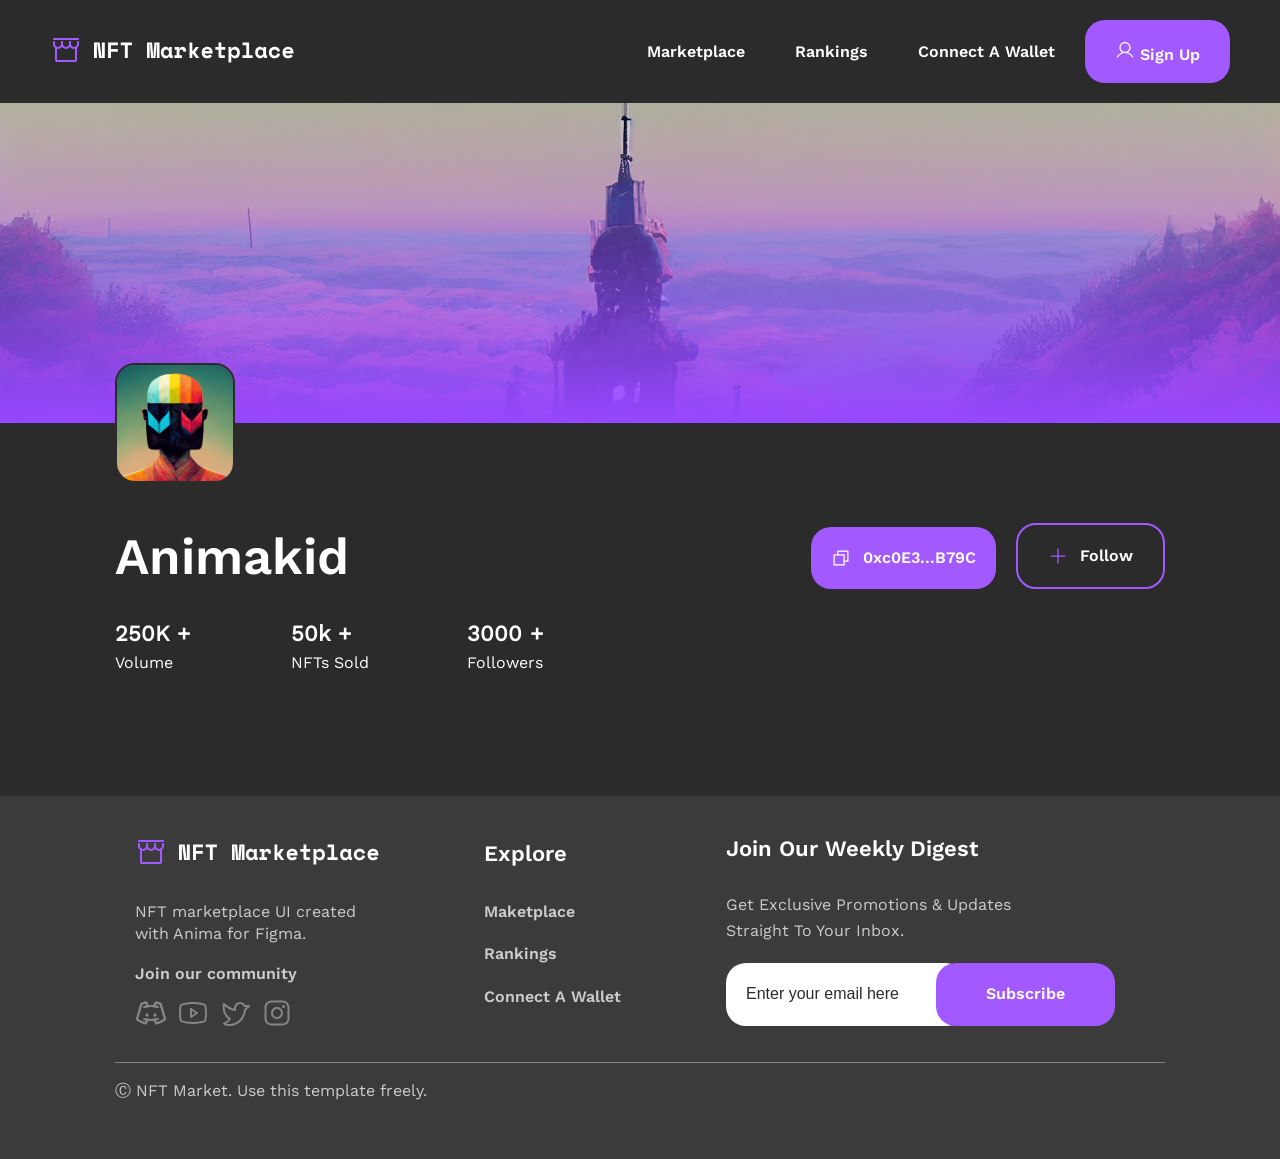
==== commit 2ab379a0: "feat (artist-page):  add artist name & cta buttons into first section (as header tag) and make it re" ====
--- a/artist-page.html
+++ b/artist-page.html
@@ -1,5 +1,6 @@
 <!DOCTYPE html>
 <html lang="en">
+
 <head>
     <meta charset="UTF-8">
     <meta name="viewport" content="width=device-width, initial-scale=1.0">
@@ -8,6 +9,7 @@
     <link rel="stylesheet" href="./assets/css/keyframes.css">
     <title>Artist_page</title>
 </head>
+
 <body>
     <header class="d-flex justify-between align-center">
 
@@ -108,21 +110,48 @@
     <main>
         <section class="artist-info">
             <div class="background-overlay">
-            <img src="assets/images/castle.png" alt="castle">
-        </div>
-        <div class="content">
-            <div class="container">
+                <img src="assets/images/castle.png" alt="castle">
+            </div>
+            <div class="content">
+                <div class="container">
                     <div class="avatar">
-                <img src="assets/images/avatar.png" alt="avatar">
-            </div>  
-            <h1>User Name</h1>  
-            </div>
-
-        </div>
+                        <img src="assets/images/avatar.png" alt="avatar">
+                    </div>
+                    <header class="d-flex justify-between align-center">
+                        <h1>Animakid</h1>
+                        <div class="ctas d-flex align-center">
+                            <a href="#" class="btn medium bg-cta i-flex align-center capitalize lh-140 bold-600">
+                                <img src="assets/images/icons/copy.svg" alt="copy icon">
+                                0xc0E3...B79C
+                            </a>
+                            <a href="#"
+                                class="btn nav bg-transparent border-cta i-flex align-center capitalize lh-140 bold-600">
+                                <img src="assets/images/icons/plus.svg" alt="plus icon">
+                                Follow
+                            </a>
+                        </div>
+                    </header>
+                    <ul class="statistics-wrapper gap-30 d-flex">
+                        <li>
+                            <p class="bold-700 lh-140">250K +</p>
+                            <p class="capitalize lh-160">Volume</p>
+                        </li>
+                        <li>
+                            <p class="bold-700 lh-140">50k +</p>
+                            <p class="capitalize lh-160">NFTs Sold</p>
+                        </li>
+                        <li>
+                            <p class="bold-700 lh-140">3000 +</p>
+                            <p class="capitalize lh-160">Followers</p>
+                        </li>
+                    </ul>
+                </div>
+
+            </div>
         </section>
     </main>
 
-        <footer>
+    <footer>
         <div class="container">
             <div class="wrapper d-flex justify-between">
                 <div>
@@ -225,4 +254,5 @@
         </div>
     </footer>
 </body>
+
 </html>
--- a/assets/css/style.css
+++ b/assets/css/style.css
@@ -221,6 +221,10 @@
   }
 
   .wrapper {
+    a {
+      color: inherit;
+    }
+
     h3 {
       font-size: var(--heading-5);
     }
@@ -238,6 +242,10 @@
 
   &.secondary {
     padding: 20px 50px;
+  }
+
+  &.medium {
+    padding: 20px;
   }
 
   &.nav {
@@ -854,47 +862,142 @@
 }
 
 /* page: artist-page */
-section.artist-info{
-    --background-height: 320px;
-    padding-block: 0;
-  .background-overlay{
+section.artist-info {
+  --background-height: 320px;
+  --avatar-size: 120px;
+  --background-offset: calc(var(--avatar-size) / 2);
+  padding-block: 0;
+
+  .background-overlay {
     height: var(--background-height);
-    &::before{
-      content: "";  
+
+    margin-bottom: var(--background-offset);
+
+    &::before {
+      content: "";
       position: absolute;
       z-index: 2;
       height: var(--background-height);
       width: 100%;
       background-image: linear-gradient(to bottom, rgba(151, 71, 255, 0), rgba(151, 71, 255, 1));
     }
-    
-    img{
+
+    img {
       height: 100%;
       width: 100%;
       object-fit: cover;
     }
   }
 
-  .content{
+  .content {
     position: relative;
-    .avatar{
+    padding-block: 40px;
+
+    .avatar {
       position: absolute;
-      top: -60px;
+      top: calc((var(--background-offset) + (var(--avatar-size) / 2)) * -1);
       z-index: 3;
-      width: 120px;
-      img{
+      width: var(--avatar-size);
+      height: var(--avatar-size);
+
+      img {
         border-radius: var(--primary-radius);
         border: 2px solid rgba(43, 43, 43, 1);
         width: 100%;
       }
     }
-  }
-  @media(max-width: 935px){
+
+    header {
+      margin-bottom: 30px;
+
+      h1 {
+        font-size: var(--heading-2);
+      }
+
+      .ctas {
+        gap: 20px;
+
+        a.btn {
+          position: static;
+          transform: translateX(0);
+          width: unset;
+
+          &:hover {
+            transform: scale(1.1);
+          }
+        }
+      }
+    }
+
+    .statistics-wrapper {
+      gap: 20px;
+
+      li {
+        flex-basis: 156px;
+
+        p {
+          &:first-child {
+            font-size: var(--heading-5);
+          }
+
+          &:last-child {
+            font-size: var(--base);
+          }
+        }
+      }
+    }
+  }
+
+  @media(max-width: 935px) {
     --background-height: 280px;
-  }
-
-    @media(max-width: 480px){
+
+    .content {
+      padding-block: 30px;
+
+      header {
+        flex-direction: column;
+        align-items: flex-start;
+        gap: 30px;
+      }
+    }
+  }
+
+  @media(max-width: 480px) {
     --background-height: 250px;
+
+    .content {
+
+
+      header {
+        align-items: stretch;
+
+        .ctas {
+          flex-direction: column;
+
+          a.btn {
+            width: 100%;
+          }
+        }
+      }
+    }
+  }
+
+  @media (max-width: 360px) {
+    .content {
+
+
+      header {
+
+        .ctas {
+
+          a.btn {}
+        }
+      }
+
+      .statistics-wrapper {
+        gap: 12px;
+      }
+    }
   }
 }
 
@@ -1343,7 +1446,7 @@
   section {
     position: relative;
     padding-bottom: 185px;
-    
+
 
     header {
       &:has(a.btn) a.btn {
@@ -1367,11 +1470,12 @@
       row-gap: 30px;
     }
   }
+
   section.sign-up {
     picture {
       flex-basis: auto;
     }
-  }  
+  }
 }
 
 @media (max-width: 600px) {
@@ -1578,11 +1682,12 @@
       text-align: start;
     }
   }
-    /* Page:Sign-up */
+
+  /* Page:Sign-up */
   section.sign-up {
 
-    .content{
-      --size:84vw;
+    .content {
+      --size: 84vw;
       padding-inline: 8vw
     }
   }
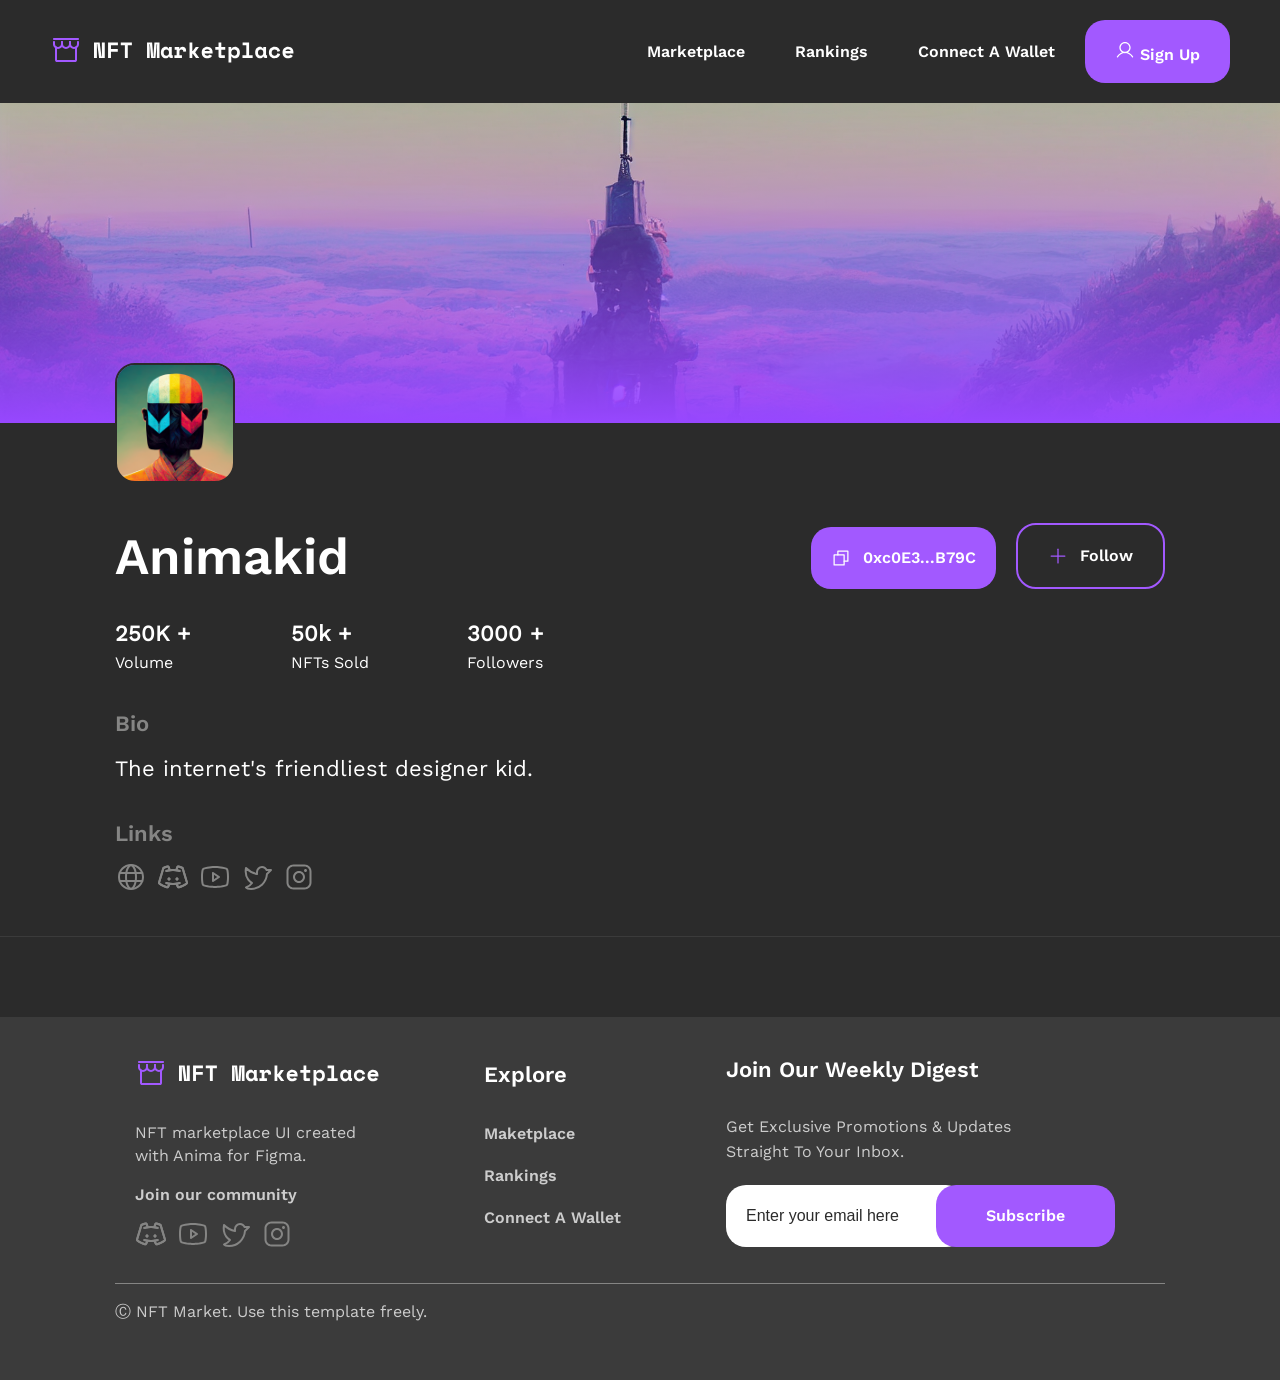
==== commit 10f9a88d: "feat (artist-page): complete "artist-info" section with responsiveness" ====
--- a/artist-page.html
+++ b/artist-page.html
@@ -145,6 +145,16 @@
                             <p class="capitalize lh-160">Followers</p>
                         </li>
                     </ul>
+                    <h4 class="bold-700 lh-160">Bio</h4>
+                    <p class="lh-160">The internet's friendliest designer kid.</p>
+                    <h4 class="bold-700 lh-160">Links</h4>
+                    <div class="socials-wrapper d-flex align-center">
+                        <a href="#"><img src="assets/images/icons/globe.svg" alt="globe icon"></a>
+                        <a href="#"><img src="assets/images/icons/discord.svg" alt="discord icon"></a>
+                        <a href="#"><img src="assets/images/icons/youtube.svg" alt="youtube icon"></a>
+                        <a href="#"><img src="assets/images/icons/twitter.svg" alt="twitter icon"></a>
+                        <a href="#"><img src="assets/images/icons/instagram.svg" alt="instagram icon"></a>
+                    </div>
                 </div>
 
             </div>
--- a/assets/css/style.css
+++ b/assets/css/style.css
@@ -892,6 +892,7 @@
   .content {
     position: relative;
     padding-block: 40px;
+    border-bottom: 1px solid var(--dark-300);
 
     .avatar {
       position: absolute;
@@ -946,6 +947,28 @@
         }
       }
     }
+
+    h4{
+      font-size: var(--heading-5);
+      color: var(--light-500);
+      margin-block: 30px 10px;
+    }
+
+    h4 + p{
+      font-size: var(--heading-5);
+    }
+    
+    .socials-wrapper{
+      gap: 10px;
+
+      a {
+
+        &:hover {
+          animation: icon-spin 0.7s ease-in-out;
+        }
+      }
+    }
+
   }
 
   @media(max-width: 935px) {
@@ -959,6 +982,18 @@
         align-items: flex-start;
         gap: 30px;
       }
+
+      h4{
+      font-size: var(--base);
+      line-height: 140%;
+      font-weight: 400;
+      }
+
+      h4 + p{
+        font-size: var(--base);
+        line-height: 140%;
+      }
+      
     }
   }
 
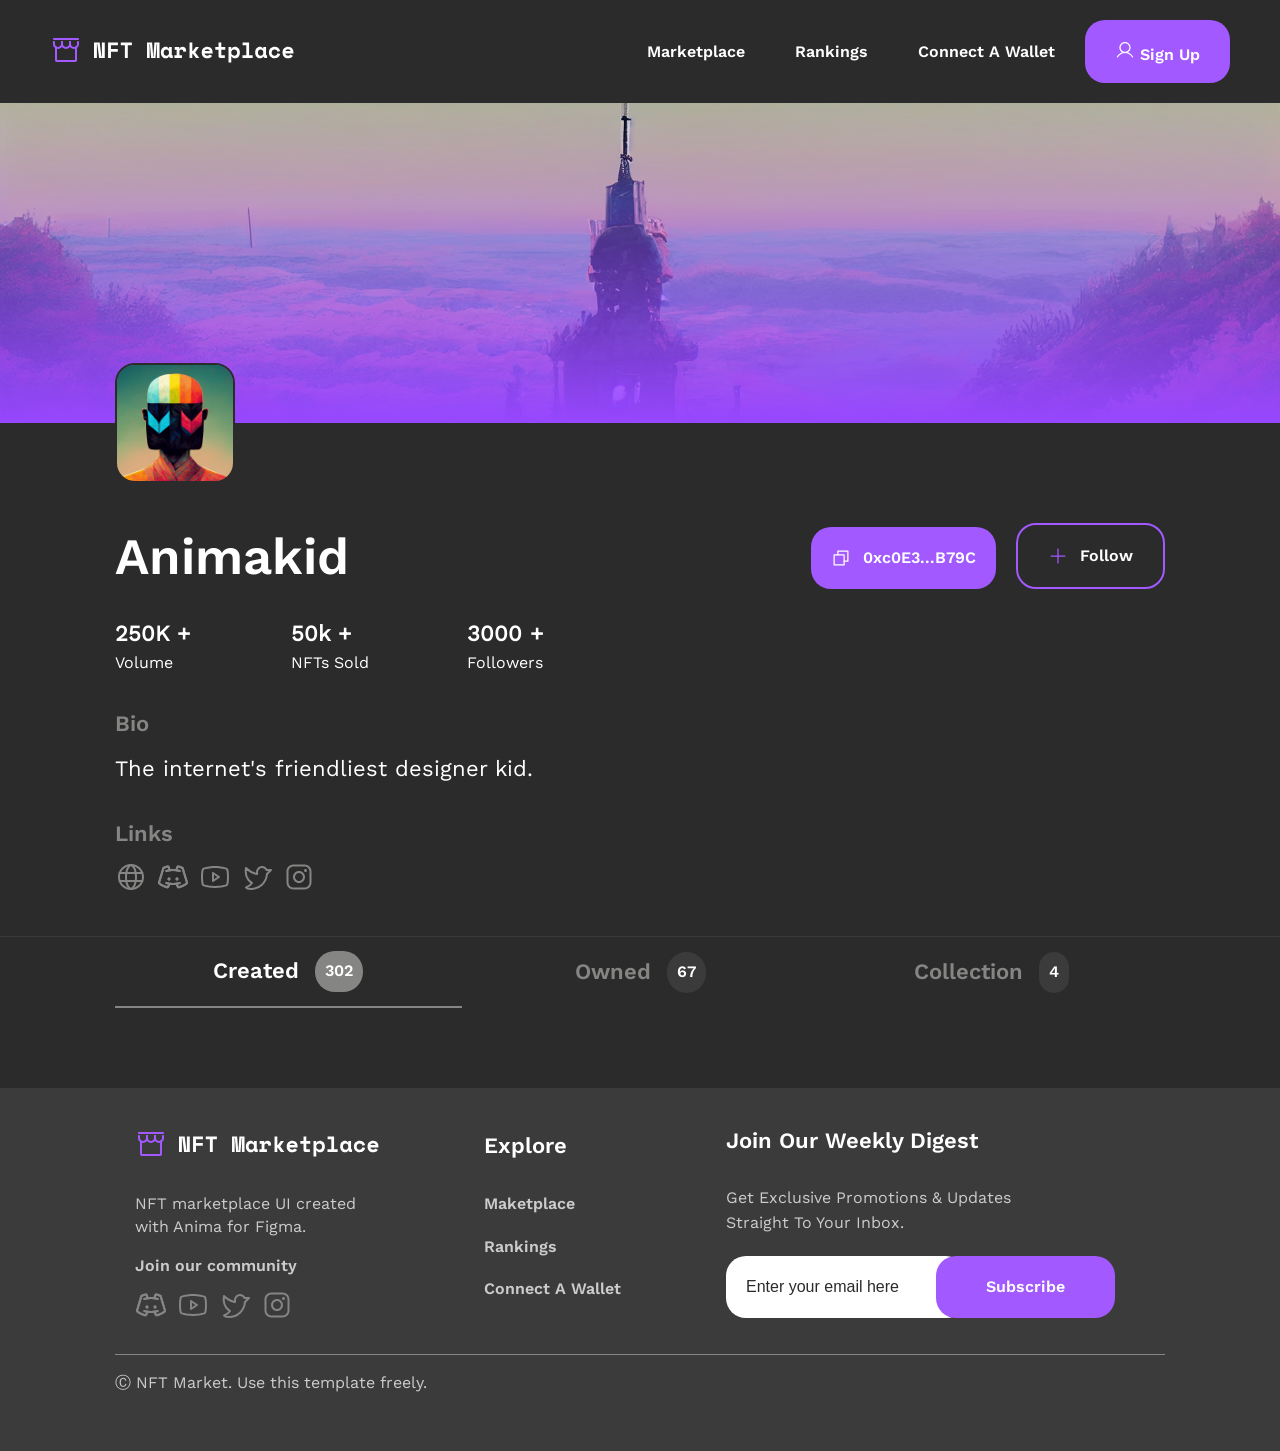
==== commit fb82d3b9: "feat (artist-page): create "artist-works" section - add responsive navigation to do:  create nft car" ====
--- a/artist-page.html
+++ b/artist-page.html
@@ -159,6 +159,18 @@
 
             </div>
         </section>
+        <section class="artist-works">
+            <div class="container">
+                <nav>
+                    <ul class="d-flex justify-between align-center">
+                        <li class="active"><a href="#" class="d-flex align-center justify-center bold-600 lh-140">Created <span>302</span></a></li>
+                        <li><a href="#" class="d-flex align-center justify-center bold-600 lh-140">Owned <span>67</span></a></li>
+                        <li><a href="#" class="d-flex align-center justify-center bold-600 lh-140">Collection <span>4</span></a></li>
+                    </ul>
+                </nav>
+
+            </div>
+        </section>
     </main>
 
     <footer>
--- a/assets/css/style.css
+++ b/assets/css/style.css
@@ -971,6 +971,7 @@
 
   }
 
+
   @media(max-width: 935px) {
     --background-height: 280px;
 
@@ -1000,6 +1001,10 @@
   @media(max-width: 480px) {
     --background-height: 250px;
 
+    &:has(header a.btn){
+      padding-bottom: 0;
+    }
+
     .content {
 
 
@@ -1035,6 +1040,75 @@
     }
   }
 }
+
+section.artist-works{
+  padding-block: 0;
+  nav{
+    --default-color: var(--light-500);
+    --active-color: var(--light-300);
+    ul{
+      li{
+        flex-basis: 33%;
+        
+        a{
+          color: var(--default-color);
+          gap: 1rem;
+          padding-block: 14px;
+          font-size: var(--heading-5);
+
+          span{
+            background-color: var(--dark-300);
+            color: var(--light-300);
+            padding: 5px 10px;
+            border-radius: var(--primary-radius);
+            font-size: var(--base);
+          }
+        }
+
+        &.active{
+           a{
+            color: var(--active-color);
+            border-bottom: 2px solid var(--default-color);
+
+            span{
+            background-color: var(--light-500);
+            }
+          }
+        }
+      }
+    }
+  }
+
+   @media(max-width: 935px){
+    nav{
+      ul{
+        li{
+          a{
+            font-size: var(--base);
+            padding-block: 18px;
+          }
+        }
+      }
+    }
+   }
+   @media(max-width: 480px){
+    nav{
+      ul{
+        li{
+          a{
+            span{
+              display: none;
+            }
+          }
+        }
+      }
+    }
+   }
+}
+
+
+
+/* media queries */
 
 @media (max-width: 1185px) {
   section {
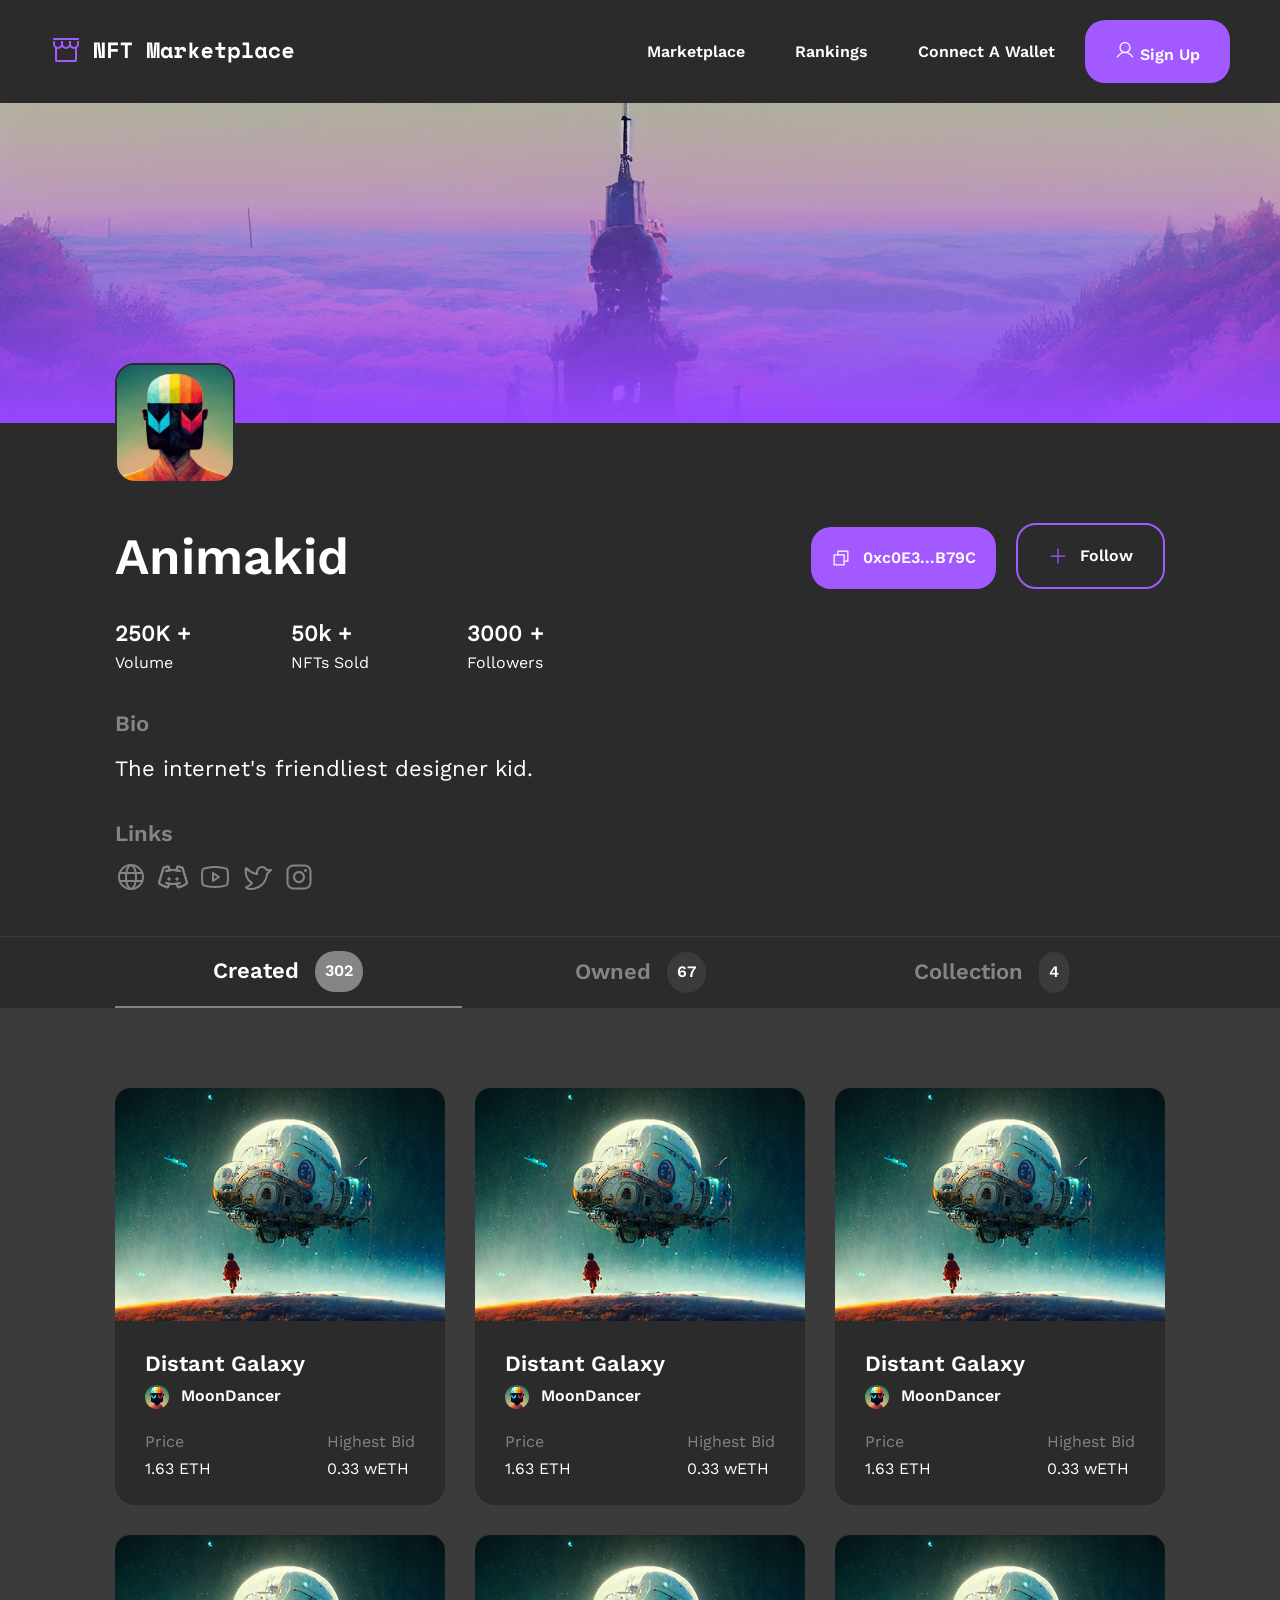
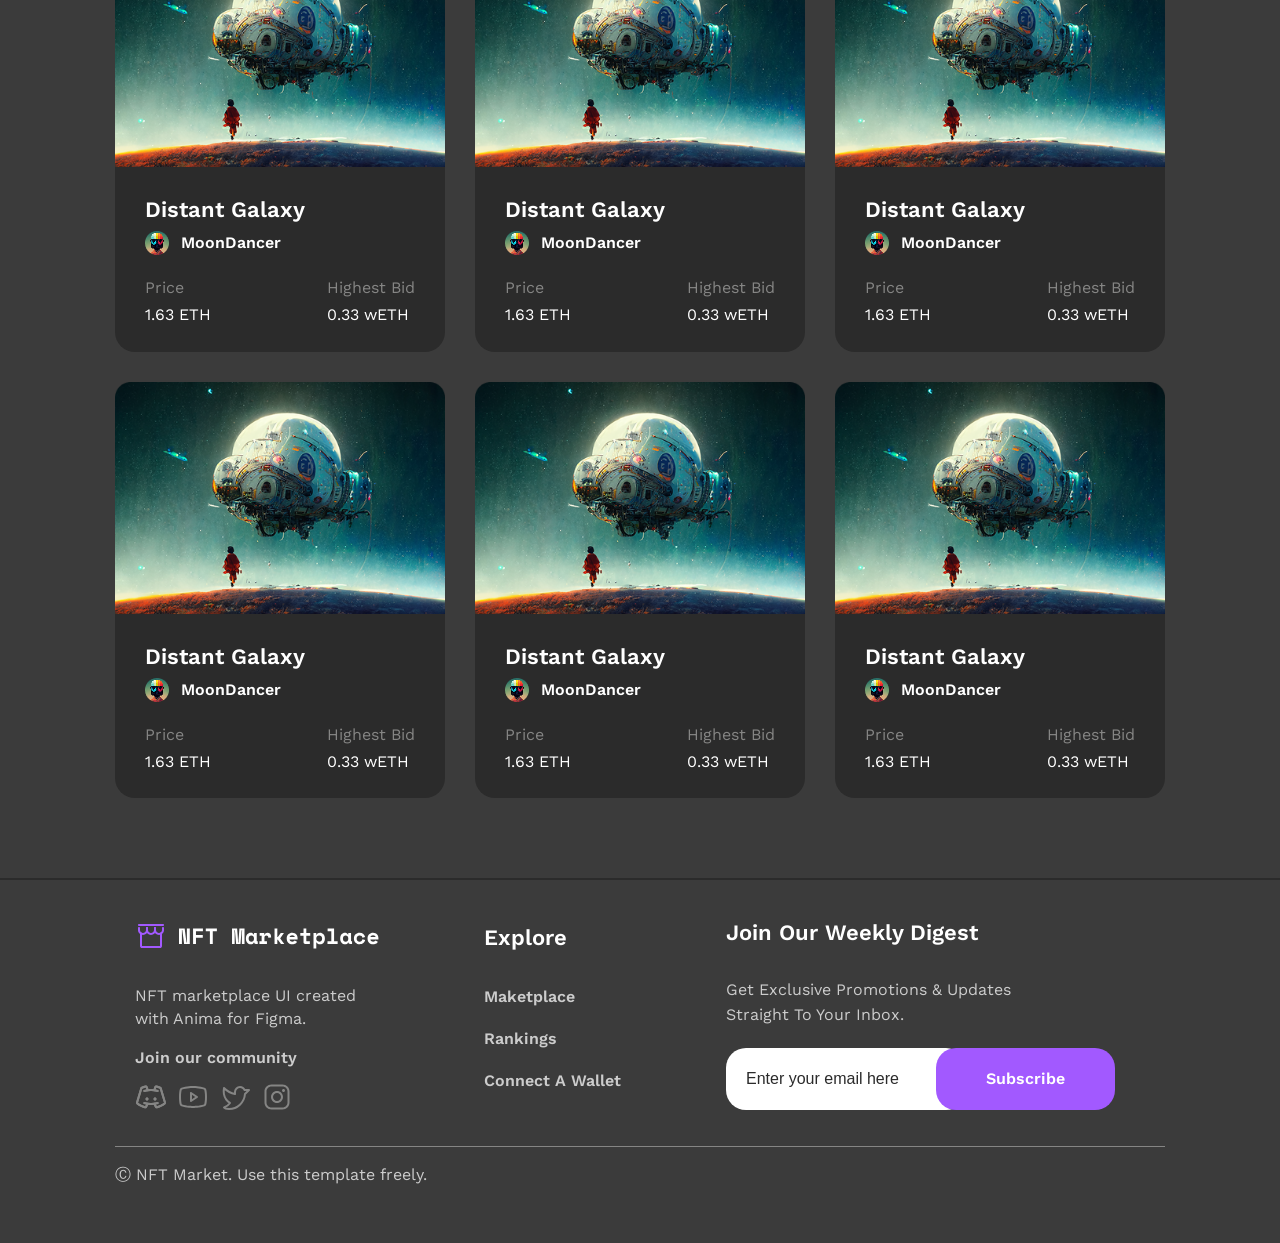
==== commit 6cdcd69b: "feat (artist-page): add wrapper inside "artist-works" section with responsive layout (done till 320p" ====
--- a/artist-page.html
+++ b/artist-page.html
@@ -10,7 +10,7 @@
     <title>Artist_page</title>
 </head>
 
-<body>
+<body page="artist-page">
     <header class="d-flex justify-between align-center">
 
         <a href="index.html" class="logo">
@@ -160,14 +160,229 @@
             </div>
         </section>
         <section class="artist-works">
+            <nav>
+                <div class="container">
+                    <ul class="d-flex justify-between align-center">
+                        <li class="active"><a href="#"
+                                class="d-flex align-center justify-center bold-600 lh-140">Created <span>302</span></a>
+                        </li>
+                        <li><a href="#" class="d-flex align-center justify-center bold-600 lh-140">Owned
+                                <span>67</span></a></li>
+                        <li><a href="#" class="d-flex align-center justify-center bold-600 lh-140">Collection
+                                <span>4</span></a></li>
+                    </ul>
+                </div>
+            </nav>
             <div class="container">
-                <nav>
-                    <ul class="d-flex justify-between align-center">
-                        <li class="active"><a href="#" class="d-flex align-center justify-center bold-600 lh-140">Created <span>302</span></a></li>
-                        <li><a href="#" class="d-flex align-center justify-center bold-600 lh-140">Owned <span>67</span></a></li>
-                        <li><a href="#" class="d-flex align-center justify-center bold-600 lh-140">Collection <span>4</span></a></li>
-                    </ul>
-                </nav>
+                <div class="wrapper d-flex gap-30 justify-between align-center wrap">
+                    <article class="nft-card">
+                        <div class="preview">
+                            <img src="assets/images/distant-galaxy-moondancer.png"
+                                alt="distant galaxy art by moondancer">
+                        </div>
+                        <div class="footer ">
+                            <h3 class="lh-140 bold-600">Distant Galaxy</h3>
+                            <div class="author-wrapper d-flex align-center">
+                                <img src="assets/images/avatar-animakid.png" alt="animakid avatar">
+                                <h4 class="lh-140 ">MoonDancer</h4>
+                            </div>
+                            <div class="price-wrapper d-flex align-center justify-between">
+                                <div>
+                                    <p>Price</p>
+                                    <p class="lh-140">1.63 ETH</p>
+                                </div>
+                                <div>
+                                    <p>Highest Bid</p>
+                                    <p class="lh-140">0.33 wETH</p>
+                                </div>
+                            </div>
+                        </div>
+                    </article>
+                    <article class="nft-card">
+                        <div class="preview">
+                            <img src="assets/images/distant-galaxy-moondancer.png"
+                                alt="distant galaxy art by moondancer">
+                        </div>
+                        <div class="footer ">
+                            <h3 class="lh-140 bold-600">Distant Galaxy</h3>
+                            <div class="author-wrapper d-flex align-center">
+                                <img src="assets/images/avatar-animakid.png" alt="animakid avatar">
+                                <h4 class="lh-140 ">MoonDancer</h4>
+                            </div>
+                            <div class="price-wrapper d-flex align-center justify-between">
+                                <div>
+                                    <p>Price</p>
+                                    <p class="lh-140">1.63 ETH</p>
+                                </div>
+                                <div>
+                                    <p>Highest Bid</p>
+                                    <p class="lh-140">0.33 wETH</p>
+                                </div>
+                            </div>
+                        </div>
+                    </article>
+                    <article class="nft-card">
+                        <div class="preview">
+                            <img src="assets/images/distant-galaxy-moondancer.png"
+                                alt="distant galaxy art by moondancer">
+                        </div>
+                        <div class="footer ">
+                            <h3 class="lh-140 bold-600">Distant Galaxy</h3>
+                            <div class="author-wrapper d-flex align-center">
+                                <img src="assets/images/avatar-animakid.png" alt="animakid avatar">
+                                <h4 class="lh-140 ">MoonDancer</h4>
+                            </div>
+                            <div class="price-wrapper d-flex align-center justify-between">
+                                <div>
+                                    <p>Price</p>
+                                    <p class="lh-140">1.63 ETH</p>
+                                </div>
+                                <div>
+                                    <p>Highest Bid</p>
+                                    <p class="lh-140">0.33 wETH</p>
+                                </div>
+                            </div>
+                        </div>
+                    </article>
+                    <article class="nft-card">
+                        <div class="preview">
+                            <img src="assets/images/distant-galaxy-moondancer.png"
+                                alt="distant galaxy art by moondancer">
+                        </div>
+                        <div class="footer ">
+                            <h3 class="lh-140 bold-600">Distant Galaxy</h3>
+                            <div class="author-wrapper d-flex align-center">
+                                <img src="assets/images/avatar-animakid.png" alt="animakid avatar">
+                                <h4 class="lh-140 ">MoonDancer</h4>
+                            </div>
+                            <div class="price-wrapper d-flex align-center justify-between">
+                                <div>
+                                    <p>Price</p>
+                                    <p class="lh-140">1.63 ETH</p>
+                                </div>
+                                <div>
+                                    <p>Highest Bid</p>
+                                    <p class="lh-140">0.33 wETH</p>
+                                </div>
+                            </div>
+                        </div>
+                    </article>
+                    <article class="nft-card">
+                        <div class="preview">
+                            <img src="assets/images/distant-galaxy-moondancer.png"
+                                alt="distant galaxy art by moondancer">
+                        </div>
+                        <div class="footer ">
+                            <h3 class="lh-140 bold-600">Distant Galaxy</h3>
+                            <div class="author-wrapper d-flex align-center">
+                                <img src="assets/images/avatar-animakid.png" alt="animakid avatar">
+                                <h4 class="lh-140 ">MoonDancer</h4>
+                            </div>
+                            <div class="price-wrapper d-flex align-center justify-between">
+                                <div>
+                                    <p>Price</p>
+                                    <p class="lh-140">1.63 ETH</p>
+                                </div>
+                                <div>
+                                    <p>Highest Bid</p>
+                                    <p class="lh-140">0.33 wETH</p>
+                                </div>
+                            </div>
+                        </div>
+                    </article>
+                    <article class="nft-card">
+                        <div class="preview">
+                            <img src="assets/images/distant-galaxy-moondancer.png"
+                                alt="distant galaxy art by moondancer">
+                        </div>
+                        <div class="footer ">
+                            <h3 class="lh-140 bold-600">Distant Galaxy</h3>
+                            <div class="author-wrapper d-flex align-center">
+                                <img src="assets/images/avatar-animakid.png" alt="animakid avatar">
+                                <h4 class="lh-140 ">MoonDancer</h4>
+                            </div>
+                            <div class="price-wrapper d-flex align-center justify-between">
+                                <div>
+                                    <p>Price</p>
+                                    <p class="lh-140">1.63 ETH</p>
+                                </div>
+                                <div>
+                                    <p>Highest Bid</p>
+                                    <p class="lh-140">0.33 wETH</p>
+                                </div>
+                            </div>
+                        </div>
+                    </article>
+                    <article class="nft-card">
+                        <div class="preview">
+                            <img src="assets/images/distant-galaxy-moondancer.png"
+                                alt="distant galaxy art by moondancer">
+                        </div>
+                        <div class="footer ">
+                            <h3 class="lh-140 bold-600">Distant Galaxy</h3>
+                            <div class="author-wrapper d-flex align-center">
+                                <img src="assets/images/avatar-animakid.png" alt="animakid avatar">
+                                <h4 class="lh-140 ">MoonDancer</h4>
+                            </div>
+                            <div class="price-wrapper d-flex align-center justify-between">
+                                <div>
+                                    <p>Price</p>
+                                    <p class="lh-140">1.63 ETH</p>
+                                </div>
+                                <div>
+                                    <p>Highest Bid</p>
+                                    <p class="lh-140">0.33 wETH</p>
+                                </div>
+                            </div>
+                        </div>
+                    </article>
+                    <article class="nft-card">
+                        <div class="preview">
+                            <img src="assets/images/distant-galaxy-moondancer.png"
+                                alt="distant galaxy art by moondancer">
+                        </div>
+                        <div class="footer ">
+                            <h3 class="lh-140 bold-600">Distant Galaxy</h3>
+                            <div class="author-wrapper d-flex align-center">
+                                <img src="assets/images/avatar-animakid.png" alt="animakid avatar">
+                                <h4 class="lh-140 ">MoonDancer</h4>
+                            </div>
+                            <div class="price-wrapper d-flex align-center justify-between">
+                                <div>
+                                    <p>Price</p>
+                                    <p class="lh-140">1.63 ETH</p>
+                                </div>
+                                <div>
+                                    <p>Highest Bid</p>
+                                    <p class="lh-140">0.33 wETH</p>
+                                </div>
+                            </div>
+                        </div>
+                    </article>
+                    <article class="nft-card">
+                        <div class="preview">
+                            <img src="assets/images/distant-galaxy-moondancer.png"
+                                alt="distant galaxy art by moondancer">
+                        </div>
+                        <div class="footer ">
+                            <h3 class="lh-140 bold-600">Distant Galaxy</h3>
+                            <div class="author-wrapper d-flex align-center">
+                                <img src="assets/images/avatar-animakid.png" alt="animakid avatar">
+                                <h4 class="lh-140 ">MoonDancer</h4>
+                            </div>
+                            <div class="price-wrapper d-flex align-center justify-between">
+                                <div>
+                                    <p>Price</p>
+                                    <p class="lh-140">1.63 ETH</p>
+                                </div>
+                                <div>
+                                    <p>Highest Bid</p>
+                                    <p class="lh-140">0.33 wETH</p>
+                                </div>
+                            </div>
+                        </div>
+                    </article>
+                </div>
 
             </div>
         </section>
--- a/assets/css/style.css
+++ b/assets/css/style.css
@@ -862,6 +862,13 @@
 }
 
 /* page: artist-page */
+body[page="artist-page"] {
+  footer {
+    margin-top: 0;
+    border-top: 2px solid var(--dark-500);
+  }
+}
+
 section.artist-info {
   --background-height: 320px;
   --avatar-size: 120px;
@@ -948,17 +955,17 @@
       }
     }
 
-    h4{
+    h4 {
       font-size: var(--heading-5);
       color: var(--light-500);
       margin-block: 30px 10px;
     }
 
-    h4 + p{
+    h4+p {
       font-size: var(--heading-5);
     }
-    
-    .socials-wrapper{
+
+    .socials-wrapper {
       gap: 10px;
 
       a {
@@ -984,24 +991,24 @@
         gap: 30px;
       }
 
-      h4{
-      font-size: var(--base);
-      line-height: 140%;
-      font-weight: 400;
-      }
-
-      h4 + p{
+      h4 {
         font-size: var(--base);
         line-height: 140%;
-      }
-      
+        font-weight: 400;
+      }
+
+      h4+p {
+        font-size: var(--base);
+        line-height: 140%;
+      }
+
     }
   }
 
   @media(max-width: 480px) {
     --background-height: 250px;
 
-    &:has(header a.btn){
+    &:has(header a.btn) {
       padding-bottom: 0;
     }
 
@@ -1041,22 +1048,26 @@
   }
 }
 
-section.artist-works{
+section.artist-works {
   padding-block: 0;
-  nav{
+  background-color: var(--dark-300);
+
+  nav {
     --default-color: var(--light-500);
     --active-color: var(--light-300);
-    ul{
-      li{
+    background-color: var(--dark-500);
+
+    ul {
+      li {
         flex-basis: 33%;
-        
-        a{
+
+        a {
           color: var(--default-color);
           gap: 1rem;
           padding-block: 14px;
           font-size: var(--heading-5);
 
-          span{
+          span {
             background-color: var(--dark-300);
             color: var(--light-300);
             padding: 5px 10px;
@@ -1065,13 +1076,13 @@
           }
         }
 
-        &.active{
-           a{
+        &.active {
+          a {
             color: var(--active-color);
             border-bottom: 2px solid var(--default-color);
 
-            span{
-            background-color: var(--light-500);
+            span {
+              background-color: var(--light-500);
             }
           }
         }
@@ -1079,31 +1090,75 @@
     }
   }
 
-   @media(max-width: 935px){
-    nav{
-      ul{
-        li{
-          a{
+  .wrapper {
+    padding-block: 80px;
+
+    .nft-card {
+
+      max-width: 330px;
+      background-color: var(--dark-500);
+      border-radius: var(--primary-radius);
+      /* border-top-right-radius: var(--primary-radius); */
+
+      .preview {
+        img {
+          width: 100%;
+        }
+      }
+
+      .footer {
+        padding: 25px 30px;
+
+        h3 {
+          margin-bottom: 5px;
+        }
+
+        .author-wrapper {
+          margin-bottom: 25px;
+          gap: 12px;
+        }
+
+        .price-wrapper {
+          >div {
+            p {
+              &:first-of-type {
+                color: var(--light-500);
+                margin-bottom: 0.5rem;
+              }
+
+            }
+          }
+        }
+      }
+    }
+  }
+
+  @media(max-width: 935px) {
+    nav {
+      ul {
+        li {
+          a {
             font-size: var(--base);
             padding-block: 18px;
           }
         }
       }
     }
-   }
-   @media(max-width: 480px){
-    nav{
-      ul{
-        li{
-          a{
-            span{
+  }
+
+  @media(max-width: 480px) {
+    nav {
+      ul {
+        li {
+          a {
+            span {
               display: none;
             }
           }
         }
       }
     }
-   }
+  }
 }
 
 
